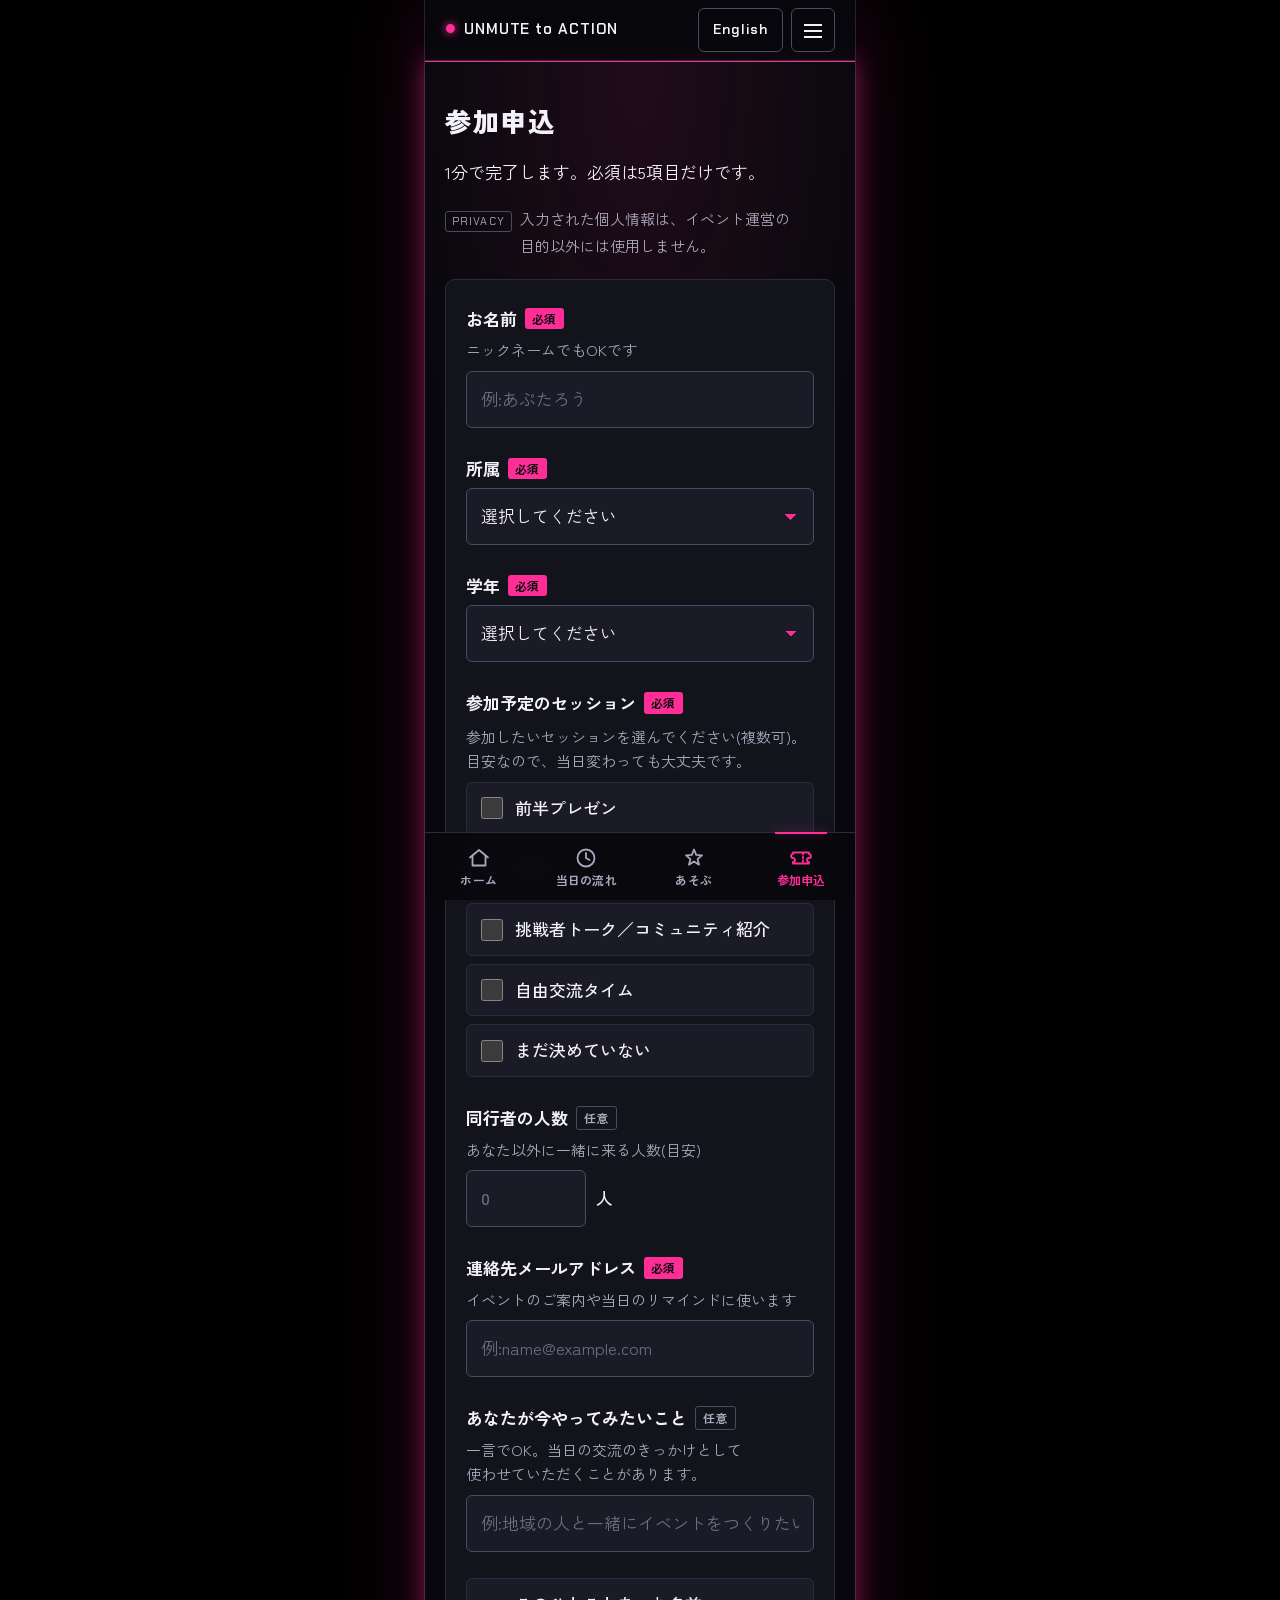
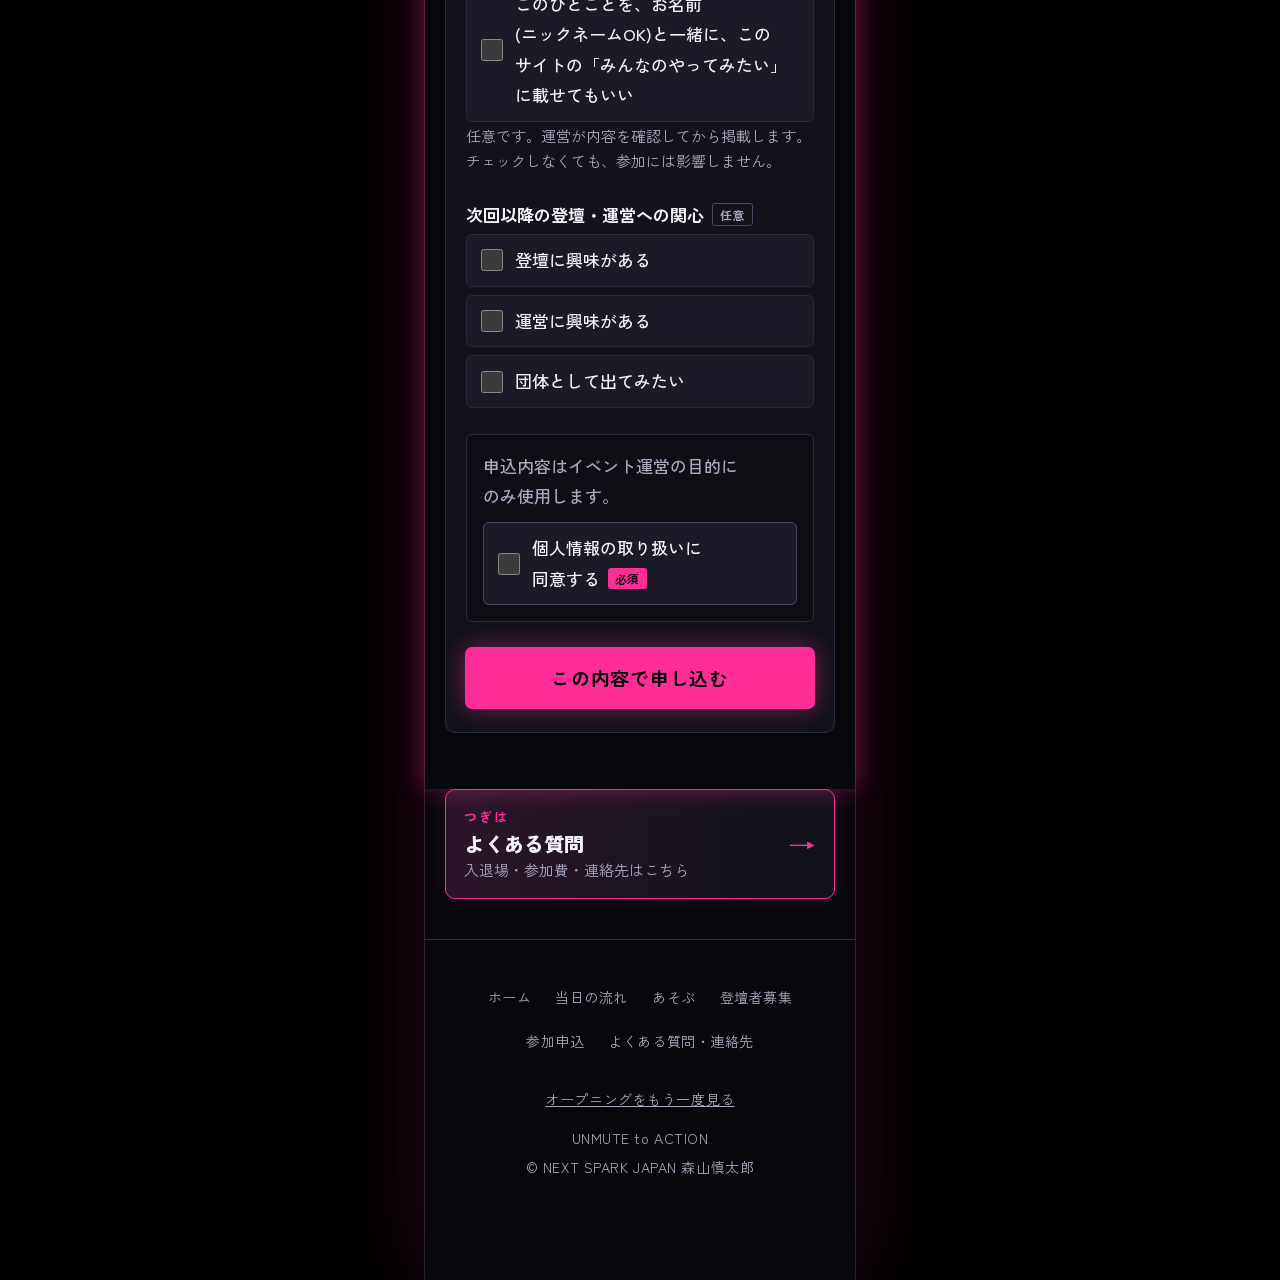
==== entry.html @ 0c905e50 "Bust browser cache for CSS/JS so phones load the new design Co-Authored-By: Claude Opus 5.5 <noreply" ====
<!DOCTYPE html>
<html lang="ja">
<head>
  <meta charset="UTF-8">
  <meta name="viewport" content="width=device-width, initial-scale=1, viewport-fit=cover">
  <title>参加申込|UNMUTE to ACTION</title>
  <meta name="description" content="APU生の「やってみたい」が集まるプレゼンイベントの参加申込ページです。">
  <meta property="og:type" content="website">
  <meta property="og:site_name" content="UNMUTE to ACTION">
  <meta property="og:title" content="参加申込|UNMUTE to ACTION">
  <meta property="og:description" content="APU生の「やってみたい」が集まるプレゼンイベントの参加申込ページです。">
  <meta property="og:url" content="https://shintaroyade.github.io/apu-event/entry.html">
  <meta property="og:image" content="https://shintaroyade.github.io/apu-event/ogp.png">
  <meta property="og:locale" content="ja_JP">
  <meta name="twitter:card" content="summary_large_image">
  <link rel="icon" href="favicon.svg" type="image/svg+xml">
  <meta name="theme-color" content="#08080c">
  <link rel="preconnect" href="https://fonts.googleapis.com">
  <link rel="preconnect" href="https://fonts.gstatic.com" crossorigin>
  <link href="https://fonts.googleapis.com/css2?family=Chakra+Petch:wght@500;600&family=Zen+Kaku+Gothic+New:wght@400;500;700;900&display=swap" rel="stylesheet">
  <link rel="stylesheet" href="base.css?v=20261024b">
  <link rel="stylesheet" href="style.css?v=20261024b">
  <link rel="stylesheet" href="site.css?v=20261024b">
  <script src="config.js?v=20261024b" defer></script>
  <script src="i18n.js?v=20261024b" defer></script>
  <script src="i18n_extra.js?v=20261024b" defer></script>
  <script src="budoux-ja.min.js?v=20261024b" defer></script>
  <script src="common.js?v=20261024b" defer></script>
  <script src="site.js?v=20261024b" defer></script>
  <script src="index.js?v=20261024b" defer></script>
  <script src="pop.js?v=20261024b" defer></script>
</head>
<body>
  <script>document.documentElement.classList.add("js");document.documentElement.dataset.titleKey="meta.entryTitle";document.addEventListener("DOMContentLoaded",function(){document.body.dataset.page="entry";document.body.classList.add("has-bar");},{once:true});</script>
  <a class="skip-link" href="#main" data-i18n="skip"></a>
  <header class="site-header">
    <a class="site-header__name" href="index.html"><budoux-ja data-cfg="event.name"></budoux-ja></a>
    <div class="site-header__tools">
      <button type="button" id="langToggle" class="lang-toggle" data-i18n="lang.toggle" data-i18n-aria="lang.toggleAria">English</button>
      <button type="button" id="menuBtn" class="menu-btn" aria-expanded="false" aria-controls="siteMenu"><span class="menu-btn__bars" aria-hidden="true"></span></button>
    </div>
  </header>
  <nav id="siteMenu" class="site-menu" aria-labelledby="menuLabel" hidden>
    <p id="menuLabel" class="visually-hidden" data-i18n="menu.label"></p>
    <ul>
      <li><a href="index.html" data-page-link="home"><span data-i18n="nav.home"></span></a></li>
      <li><a href="program.html" data-page-link="program"><span data-i18n="nav.program"></span></a></li>
      <li><a href="play.html" data-page-link="play"><span data-i18n="nav.play"></span></a></li>
      <li><a href="speaker.html" data-page-link="speaker"><span data-i18n="nav.speaker"></span><span class="menu-tag" data-speaker-when="open" data-i18n="nav.open"></span><span class="menu-tag" data-speaker-when="closed" data-i18n="nav.closed" hidden></span></a></li>
      <li><a href="entry.html" data-page-link="entry"><span data-i18n="nav.entry"></span></a></li>
      <li><a href="faq.html" data-page-link="faq"><span data-i18n="nav.faq"></span></a></li>
    </ul>
  </nav>

  <budoux-ja>
  <main id="main">
    <!-- ===== 6. 参加申込フォーム ===== -->
    <section id="entry" class="section section--entry" aria-labelledby="entry-title">
      <div class="container">
        <h2 id="entry-title" class="section__title" data-i18n="form.title"></h2>
        <p data-i18n="form.lead"></p>
        <p class="note note--lock" data-i18n="form.privacy"></p>

        <form id="entryForm" class="card form" novalidate>
          <p class="form__summary" id="entrySummary" role="alert" hidden></p>

          <!-- お名前 -->
          <div class="field" data-field="name">
            <label class="field__label" for="f-name">
              <span data-i18n="form.name"></span><span class="tag tag--req" data-i18n="common.required"></span>
            </label>
            <p class="help" id="f-name-help" data-i18n="form.nameHelp"></p>
            <input class="input" id="f-name" name="name" type="text" maxlength="50" autocomplete="nickname"
                   data-i18n-placeholder="form.namePlaceholder" aria-describedby="f-name-help f-name-err" aria-required="true">
            <p class="err" id="f-name-err"></p>
          </div>

          <!-- 所属 -->
          <div class="field" data-field="affiliation">
            <label class="field__label" for="f-aff">
              <span data-i18n="form.aff"></span><span class="tag tag--req" data-i18n="common.required"></span>
            </label>
            <select class="input select" id="f-aff" name="affiliation" aria-describedby="f-aff-err" aria-required="true">
              <option value="" data-i18n="form.selectPlaceholder"></option>
              <option value="aps" data-i18n="form.aff.aps"></option>
              <option value="apm" data-i18n="form.aff.apm"></option>
              <option value="st" data-i18n="form.aff.st"></option>
              <option value="grad" data-i18n="form.aff.grad"></option>
              <option value="intl" data-i18n="form.aff.intl"></option>
              <option value="staff" data-i18n="form.aff.staff"></option>
              <option value="other" data-i18n="form.aff.other"></option>
            </select>
            <div class="other-input" id="f-aff-other-wrap" hidden>
              <label class="visually-hidden" for="f-aff-other" data-i18n="form.affOtherLabel"></label>
              <input class="input" id="f-aff-other" name="affiliationOther" type="text" maxlength="50"
                     data-i18n-placeholder="form.affOtherPlaceholder" aria-describedby="f-aff-err">
            </div>
            <p class="err" id="f-aff-err"></p>
          </div>

          <!-- 学年 -->
          <div class="field" data-field="grade">
            <label class="field__label" for="f-grade">
              <span data-i18n="form.grade"></span><span class="tag tag--req" data-i18n="common.required"></span>
            </label>
            <select class="input select" id="f-grade" name="grade" aria-describedby="f-grade-err" aria-required="true">
              <option value="" data-i18n="form.selectPlaceholder"></option>
              <option value="g1" data-i18n="form.grade.g1"></option>
              <option value="g2" data-i18n="form.grade.g2"></option>
              <option value="g3" data-i18n="form.grade.g3"></option>
              <option value="g4" data-i18n="form.grade.g4"></option>
              <option value="grad" data-i18n="form.grade.grad"></option>
              <option value="other" data-i18n="form.grade.other"></option>
            </select>
            <div class="other-input" id="f-grade-other-wrap" hidden>
              <label class="visually-hidden" for="f-grade-other" data-i18n="form.gradeOtherLabel"></label>
              <input class="input" id="f-grade-other" name="gradeOther" type="text" maxlength="50"
                     data-i18n-placeholder="form.gradeOtherPlaceholder" aria-describedby="f-grade-err">
            </div>
            <p class="err" id="f-grade-err"></p>
          </div>

          <!-- 参加予定のセッション -->
          <fieldset class="field" data-field="slots" aria-describedby="f-slots-help f-slots-err">
            <legend class="field__label">
              <span data-i18n="form.slots"></span><span class="tag tag--req" data-i18n="common.required"></span>
            </legend>
            <p class="help" id="f-slots-help" data-i18n="form.slotsHelp"></p>
            <div class="check-list">
              <label class="check"><input type="checkbox" name="slots" value="talk1"><span data-i18n="form.slot.talk1"></span></label>
              <label class="check"><input type="checkbox" name="slots" value="talk2"><span data-i18n="form.slot.talk2"></span></label>
              <label class="check"><input type="checkbox" name="slots" value="group"><span data-i18n="form.slot.group"></span></label>
              <label class="check"><input type="checkbox" name="slots" value="mingle"><span data-i18n="form.slot.mingle"></span></label>
              <label class="check"><input type="checkbox" name="slots" value="undecided"><span data-i18n="form.slot.undecided"></span></label>
            </div>
            <p class="err" id="f-slots-err"></p>
          </fieldset>

          <!-- 同行者の人数 -->
          <div class="field" data-field="companions">
            <label class="field__label" for="f-comp">
              <span data-i18n="form.companions"></span><span class="tag tag--opt" data-i18n="common.optional"></span>
            </label>
            <p class="help" id="f-comp-help" data-i18n="form.companionsHelp"></p>
            <div class="input-unit">
              <input class="input input--num" id="f-comp" name="companions" type="number" inputmode="numeric"
                     min="0" max="50" step="1" placeholder="0" aria-describedby="f-comp-help f-comp-err">
              <span data-i18n="form.companionsUnit"></span>
            </div>
            <p class="err" id="f-comp-err"></p>
          </div>

          <!-- メールアドレス -->
          <div class="field" data-field="email">
            <label class="field__label" for="f-email">
              <span data-i18n="form.email"></span><span class="tag tag--req" data-i18n="common.required"></span>
            </label>
            <p class="help" id="f-email-help" data-i18n="form.emailHelp"></p>
            <input class="input" id="f-email" name="email" type="email" inputmode="email" autocomplete="email" maxlength="254"
                   data-i18n-placeholder="form.emailPlaceholder" aria-describedby="f-email-help f-email-err" aria-required="true">
            <p class="err" id="f-email-err"></p>
          </div>

          <!-- やってみたいこと -->
          <div class="field" data-field="wish">
            <label class="field__label" for="f-wish">
              <span data-i18n="form.wish"></span><span class="tag tag--opt" data-i18n="common.optional"></span>
            </label>
            <p class="help" id="f-wish-help" data-i18n="form.wishHelp"></p>
            <input class="input" id="f-wish" name="wish" type="text" maxlength="100"
                   data-i18n-placeholder="form.wishPlaceholder" aria-describedby="f-wish-help">
          </div>

          <!-- 次回以降への関心 -->
          <div class="field" data-field="publish">
            <label class="check"><input type="checkbox" id="f-publish" name="publish" value="yes"><span data-i18n="form.publish"></span></label>
            <p class="help" data-i18n="form.publishHelp"></p>
          </div>

          <fieldset class="field" data-field="interests">
            <legend class="field__label">
              <span data-i18n="form.interest"></span><span class="tag tag--opt" data-i18n="common.optional"></span>
            </legend>
            <div class="check-list">
              <label class="check"><input type="checkbox" name="interests" value="speak"><span data-i18n="form.int.speak"></span></label>
              <label class="check"><input type="checkbox" name="interests" value="staff"><span data-i18n="form.int.staff"></span></label>
              <label class="check"><input type="checkbox" name="interests" value="group"><span data-i18n="form.int.group"></span></label>
            </div>
          </fieldset>

          <!-- 同意 -->
          <div class="field field--consent" data-field="consent">
            <p class="consent-note" id="f-consent-note" data-i18n="form.consentNote"></p>
            <label class="check check--consent">
              <input type="checkbox" id="f-consent" name="consent" value="yes" aria-describedby="f-consent-note f-consent-err" aria-required="true">
              <span><span data-i18n="form.consent"></span><span class="tag tag--req" data-i18n="common.required"></span></span>
            </label>
            <p class="err" id="f-consent-err"></p>
          </div>

          <button type="submit" class="btn btn-primary btn-block form__submit" id="entrySubmit" data-i18n="form.submit"></button>
          <p class="err form__send-err" id="entrySendErr" role="alert"></p>
        </form>

        <!-- 送信完了(ページを離れずに表示) -->
        <div class="card done" id="entryDone" hidden tabindex="-1">
          <div class="done__icon" aria-hidden="true">✓</div>
          <h3 class="done__title" data-i18n="form.doneTitle"></h3>
          <p data-i18n="form.doneBody"></p>
          <p class="help" id="entryDoneTest" data-i18n="form.doneTest" hidden></p>
          <a class="btn btn-secondary" href="index.html" data-i18n="form.doneBack"></a>
        </div>
      </div>
    </section>
    <section class="next" aria-label="next">
      <div class="container">
        <a class="next-card" href="faq.html">
          <span class="next-card__label" data-i18n="next.label"></span>
          <span class="next-card__name" data-i18n="hub.faq.name"></span>
          <span class="next-card__desc" data-i18n="hub.faq.desc"></span>
        </a>
      </div>
    </section>
  </main>
  </budoux-ja>

  <footer class="site-footer">
    <nav class="foot-nav" aria-label="サイト内リンク">
      <a href="index.html" data-i18n="nav.home"></a>
      <a href="program.html" data-i18n="nav.program"></a>
      <a href="play.html" data-i18n="nav.play"></a>
      <a href="speaker.html" data-i18n="nav.speaker"></a>
      <a href="entry.html" data-i18n="nav.entry"></a>
      <a href="faq.html" data-i18n="nav.faq"></a>
    </nav>
    <p><a class="intro-replay" href="index.html?intro=1" data-i18n="intro.replay"></a></p>
    <p><span data-cfg="event.name"></span></p>
    <p>© <span data-cfg="organizer.name"></span></p>
  </footer>

  <nav class="tabbar" aria-label="メインメニュー">
    <a class="tab" href="index.html" data-page-link="home"><svg class="tab__ico" viewBox="0 0 24 24" aria-hidden="true" focusable="false" fill="none" stroke="currentColor" stroke-width="1.8" stroke-linecap="round" stroke-linejoin="round"><path d="M3 11.5 12 4l9 7.5"/><path d="M5.5 10v9.5h13V10"/></svg><span class="tab__label" data-i18n="tab.home"></span></a>
    <a class="tab" href="program.html" data-page-link="program"><svg class="tab__ico" viewBox="0 0 24 24" aria-hidden="true" focusable="false" fill="none" stroke="currentColor" stroke-width="1.8" stroke-linecap="round" stroke-linejoin="round"><circle cx="12" cy="12" r="8.5"/><path d="M12 7v5l3.5 2"/></svg><span class="tab__label" data-i18n="tab.program"></span></a>
    <a class="tab tab--cta" href="speaker.html" data-page-link="speaker" data-speaker-when="open"><span class="tab__pill"><svg class="tab__ico" viewBox="0 0 24 24" aria-hidden="true" focusable="false" fill="none" stroke="currentColor" stroke-width="1.8" stroke-linecap="round" stroke-linejoin="round"><rect x="9" y="3" width="6" height="11" rx="3"/><path d="M5.5 11.5a6.5 6.5 0 0 0 13 0"/><path d="M12 18v3"/></svg><span class="tab__label" data-i18n="tab.speaker"></span><span class="tab__sub" data-cd-short></span></span></a>
    <a class="tab" href="play.html" data-page-link="play wall"><svg class="tab__ico" viewBox="0 0 24 24" aria-hidden="true" focusable="false" fill="none" stroke="currentColor" stroke-width="1.8" stroke-linecap="round" stroke-linejoin="round"><path d="M12 3.5l2.2 5.3 5.8.5-4.4 3.8 1.4 5.6L12 15.6 7 18.7l1.4-5.6L4 9.3l5.8-.5z"/></svg><span class="tab__label" data-i18n="tab.play"></span></a>
    <a class="tab" href="entry.html" data-page-link="entry"><svg class="tab__ico" viewBox="0 0 24 24" aria-hidden="true" focusable="false" fill="none" stroke="currentColor" stroke-width="1.8" stroke-linecap="round" stroke-linejoin="round"><path d="M4 8.5a2 2 0 0 0 0 4v0a2 2 0 0 1 0 4V18h16v-1.5a2 2 0 0 1 0-4v0a2 2 0 0 0 0-4V7H4z" transform="translate(0 -0.5)"/><path d="M14 7v10" stroke-dasharray="1.5 2.2"/></svg><span class="tab__label" data-i18n="tab.entry"></span></a>
  </nav>
</body>
</html>
---- base.css ----
/* =========================================================================
 * base.css — 両ページ共通:配色トークン(CSS変数)と基本スタイル
 * -------------------------------------------------------------------------
 * 配色:黒 × 蛍光ピンク(近未来・シグナル感)。
 * 色を変えたいときは、下の :root の値だけ差し替えればサイト全体に反映されます。
 * ========================================================================= */
:root {
  color-scheme: dark;

  /* --- ブランドカラー(ここを差し替え) --- */
  --c-primary: #ff2e97;          /* 蛍光ピンク(メイン) */
  --c-primary-strong: #ff2e97;   /* ボタンなど面で使うピンク */
  --c-primary-soft: #ff86c4;     /* 明るいピンク(副次的な強調) */
  --c-glow: rgba(255, 46, 151, .45);   /* ピンクの光彩 */
  --c-tint: rgba(255, 46, 151, .10);   /* ピンクの薄い面 */
  --c-on-primary: #0a0a0f;       /* ピンクの上の文字(黒) */

  /* --- 文字・背景 --- */
  --c-bg: #08080c;               /* ページ背景(黒) */
  --c-bg-2: #0e0e15;             /* 1段明るい帯 */
  --c-surface: #13131c;          /* カード */
  --c-surface-2: #1b1b27;        /* 入力欄・ボタン面 */
  --c-line: #2b2b3c;             /* 枠線 */
  --c-line-strong: #4a4a62;      /* 強めの枠線 */
  --c-ink: #f3f2f8;              /* 本文(白) */
  --c-muted: #a9a8bd;            /* 補足文 */
  --c-dim: #6d6c85;              /* さらに控えめ */
  --c-error: #ff6b6b;
  --c-success: #ff2e97;

  /* 互換用(他ファイルから参照される名前) */
  --c-accent: var(--c-primary);
  --c-secondary: var(--c-primary-soft);
  --c-soft: var(--c-bg-2);

  /* --- 形・余白 --- */
  --radius: 10px;
  --radius-sm: 6px;
  --shadow: 0 0 0 1px var(--c-line), 0 12px 32px rgba(0, 0, 0, .45);
  --gutter: 20px;
  --maxw: 680px;
  --tap: 52px;                   /* タップ領域の最小高さ */

  /* --- 文字 --- */
  --font: "Zen Kaku Gothic New", "Hiragino Sans", "Noto Sans JP", system-ui, -apple-system, "Segoe UI", sans-serif;
  --font-tech: "Chakra Petch", "Zen Kaku Gothic New", "Hiragino Sans", system-ui, sans-serif;
  --fs-body: 17px;
}

*, *::before, *::after { box-sizing: border-box; }

html { -webkit-text-size-adjust: 100%; scroll-behavior: smooth; scroll-padding-top: 72px; }

body {
  margin: 0;
  background: var(--c-bg);
  color: var(--c-ink);
  font-family: var(--font);
  font-size: var(--fs-body);
  line-height: 1.8;
  -webkit-font-smoothing: antialiased;
  overflow-wrap: anywhere;
}

img { max-width: 100%; display: block; }
button, input, select, textarea { font: inherit; color: inherit; }
button { cursor: pointer; }
a { color: var(--c-primary); }
::selection { background: var(--c-primary); color: var(--c-on-primary); }

:focus-visible { outline: 2px solid var(--c-primary); outline-offset: 3px; border-radius: 4px; }

.visually-hidden {
  position: absolute !important; width: 1px; height: 1px; padding: 0; margin: -1px;
  overflow: hidden; clip: rect(0 0 0 0); white-space: nowrap; border: 0;
}

/* ---------- ボタン ---------- */
.btn {
  display: inline-flex; align-items: center; justify-content: center; gap: .5em;
  min-height: var(--tap); padding: 12px 28px;
  border: 1px solid transparent; border-radius: var(--radius-sm);
  font-weight: 700; font-size: 17px; line-height: 1.3; letter-spacing: .04em;
  text-decoration: none; text-align: center;
  transition: box-shadow .2s ease, background-color .2s ease, color .2s ease;
}
.btn-primary {
  background: var(--c-primary-strong); color: var(--c-on-primary);
  box-shadow: 0 0 0 1px var(--c-primary), 0 0 24px var(--c-glow);
}
.btn-primary:hover { box-shadow: 0 0 0 1px var(--c-primary), 0 0 36px var(--c-glow); }
.btn-primary:active { background: var(--c-primary-soft); }
.btn-secondary { background: transparent; color: var(--c-ink); border-color: var(--c-line-strong); }
.btn-secondary:hover { border-color: var(--c-primary); color: var(--c-primary); }
.btn-ghost { background: transparent; color: var(--c-muted); text-decoration: underline; text-underline-offset: 4px; font-weight: 500; min-height: 44px; padding: 8px 12px; }
.btn-ghost:hover { color: var(--c-primary); }
.btn[disabled], .btn[aria-disabled="true"] { opacity: .45; cursor: not-allowed; box-shadow: none; }
.btn-block { width: 100%; }

/* ---------- 言語切り替えボタン ---------- */
.lang-toggle {
  min-height: 44px; min-width: 44px; padding: 6px 14px; flex-shrink: 0; white-space: nowrap; overflow-wrap: normal;
  border: 1px solid var(--c-line-strong); border-radius: var(--radius-sm);
  background: var(--c-bg); color: var(--c-ink);
  font-family: var(--font-tech); font-weight: 600; font-size: 14px; letter-spacing: .08em;
}
.lang-toggle:hover { border-color: var(--c-primary); color: var(--c-primary); }

/* ---------- テストモード表示 ---------- */
.test-badge {
  position: fixed; left: max(8px, env(safe-area-inset-left, 0px)); bottom: calc(8px + env(safe-area-inset-bottom, 0px));
  z-index: 50; max-width: 190px; padding: 6px 10px; border-radius: 4px;
  background: var(--c-surface-2); color: var(--c-muted); border: 1px solid var(--c-line-strong);
  font-size: 12px; line-height: 1.5; opacity: .92; pointer-events: none;
}

/* ---------- 「視差効果を減らす」がオンなら、すべてのアニメーションを止める ---------- */
@media (prefers-reduced-motion: reduce) {
  html { scroll-behavior: auto; }
  *, *::before, *::after {
    animation: none !important;
    transition: none !important;
  }
}
---- style.css ----
/* =========================================================================
 * style.css — 参加申込ページ(index.html)専用
 * デザインの考え方:「言葉を世界に発信するシグナル」。黒い空間に蛍光ピンクの光、
 * 細い線とグリッドで近未来感を出し、角は小さめ・装飾は控えめにしています。
 * 色はすべて base.css の CSS 変数を使っています。
 * ========================================================================= */

/* ---------- 共通レイアウト ---------- */
.container { width: 100%; max-width: var(--maxw); margin: 0 auto; padding-inline: var(--gutter); }

.section { padding-block: 80px; position: relative; }
.section--tint { background: var(--c-bg-2); border-block: 1px solid var(--c-line); }
.section--entry {
  background:
    radial-gradient(80% 40% at 50% 0%, var(--c-tint), transparent 70%),
    var(--c-bg);
  border-top: 1px solid var(--c-primary);
  box-shadow: 0 -1px 24px var(--c-glow);
}

.section__kicker {
  display: flex; align-items: center; gap: 10px;
  margin: 0 0 10px; font-family: var(--font-tech); font-size: 13px; font-weight: 600;
  letter-spacing: .16em; text-transform: uppercase; color: var(--c-primary);
}
.section__kicker::before { content: ""; width: 24px; height: 1px; background: var(--c-primary); box-shadow: 0 0 8px var(--c-glow); }
.section__title { margin: 0 0 18px; font-size: clamp(26px, 6.4vw, 34px); line-height: 1.4; font-weight: 900; letter-spacing: .02em; text-wrap: balance; }

.card {
  background: var(--c-surface); border: 1px solid var(--c-line); border-radius: var(--radius);
  padding: 24px 20px;
}

.help { margin: 2px 0 8px; font-size: 15px; color: var(--c-muted); line-height: 1.65; }
.note { margin: 12px 0 20px; font-size: 15px; color: var(--c-muted); display: flex; gap: 8px; align-items: baseline; }
.note--lock::before {
  content: "LOCAL"; flex-shrink: 0; padding: 0 6px; border: 1px solid var(--c-line-strong); border-radius: 3px;
  font-family: var(--font-tech); font-size: 11px; letter-spacing: .1em; color: var(--c-muted);
}
#entry .note--lock::before { content: "PRIVACY"; }

.skip-link { position: absolute; left: -9999px; top: 0; }
.skip-link:focus { left: 8px; top: 8px; z-index: 100; background: var(--c-surface); color: var(--c-ink); padding: 8px 12px; border-radius: 4px; }

/* ---------- ヘッダー ---------- */
.site-header {
  position: sticky; top: 0; z-index: 40;
  display: flex; align-items: center; justify-content: space-between; gap: 12px;
  padding: 8px var(--gutter); padding-top: max(8px, env(safe-area-inset-top, 0px));
  background: rgba(8, 8, 12, .82);
  -webkit-backdrop-filter: blur(10px); backdrop-filter: blur(10px);
  border-bottom: 1px solid var(--c-line);
}
.site-header__name {
  color: var(--c-ink); text-decoration: none; font-weight: 700; font-size: 14px; line-height: 1.3; letter-spacing: .04em;
  overflow: hidden; text-overflow: ellipsis; white-space: nowrap; min-width: 0;
}
.site-header__name::before { content: "●"; margin-right: 8px; color: var(--c-primary); text-shadow: 0 0 8px var(--c-primary); font-size: 10px; vertical-align: 2px; }

/* ---------- 1. ヒーロー ---------- */
.hero {
  position: relative; overflow: hidden;
  padding-block: 64px 80px;
  background: var(--c-bg);
  border-bottom: 1px solid var(--c-line);
}
.hero__inner { position: relative; z-index: 1; max-width: var(--maxw); margin: 0 auto; padding-inline: var(--gutter); }
.hero__eyebrow {
  display: inline-flex; align-items: center; gap: 10px; margin: 0 0 22px; padding: 5px 12px;
  border: 1px solid var(--c-primary); border-radius: 3px;
  color: var(--c-primary); font-size: 13px; font-weight: 700; letter-spacing: .06em;
  box-shadow: 0 0 16px var(--c-tint) inset;
}
.hero__eyebrow::before { content: ""; width: 6px; height: 6px; border-radius: 50%; background: var(--c-primary); box-shadow: 0 0 8px var(--c-primary); animation: blink 2.4s ease-in-out infinite; }
@keyframes blink { 50% { opacity: .25; } }
.hero__title {
  margin: 0 0 20px; font-size: clamp(32px, 9vw, 54px); line-height: 1.28; font-weight: 900; letter-spacing: .02em;
  text-wrap: balance;
}
.hero__concept {
  margin: 0 0 32px; padding-left: 16px; border-left: 2px solid var(--c-primary);
  font-size: clamp(19px, 5vw, 24px); line-height: 1.7; font-weight: 700;
  color: var(--c-primary); text-shadow: 0 0 18px var(--c-glow);
}
.hero__info {
  margin: 0 0 32px; padding: 6px 0; border-block: 1px solid var(--c-line-strong);
}
.hero__info div { display: grid; grid-template-columns: 4.2em 1fr; gap: 10px; padding: 10px 0; align-items: baseline; }
.hero__info div + div { border-top: 1px dashed var(--c-line); }
.hero__info dt { font-family: var(--font-tech); font-size: 13px; font-weight: 600; letter-spacing: .12em; color: var(--c-muted); }
.hero__info dd { margin: 0; font-weight: 700; font-variant-numeric: tabular-nums; }
.hero__actions { display: flex; flex-direction: column; align-items: flex-start; gap: 10px; }
.hero__cta { font-size: 19px; padding: 16px 36px; }
.hero__sub { margin: 4px 0 0; font-size: 15px; font-weight: 500; color: var(--c-muted); letter-spacing: .04em; }

/* ヒーロー:文字のフェードイン */
.fade-in { opacity: 0; transform: translateY(12px); filter: blur(4px); animation: fadeUp .9s cubic-bezier(.2, .7, .2, 1) forwards; animation-delay: var(--d, 0s); }
@keyframes fadeUp { to { opacity: 1; transform: none; filter: none; } }

/* ヒーロー:背景(グリッド・光・リング・走査線)のゆっくりした動き */
.hero__shapes { position: absolute; inset: 0; pointer-events: none; }
.shape { position: absolute; display: block; will-change: transform; }
.shape--grid {
  inset: -40px; opacity: .55;
  background-image:
    linear-gradient(var(--c-line) 1px, transparent 1px),
    linear-gradient(90deg, var(--c-line) 1px, transparent 1px);
  background-size: 40px 40px;
  -webkit-mask-image: radial-gradient(70% 60% at 75% 30%, #000 0%, transparent 75%);
          mask-image: radial-gradient(70% 60% at 75% 30%, #000 0%, transparent 75%);
  animation: gridPan 24s linear infinite;
}
.shape--orb {
  width: 340px; height: 340px; right: -120px; top: -80px; border-radius: 50%;
  background: radial-gradient(circle, rgba(255, 46, 151, .55) 0%, rgba(255, 46, 151, .12) 45%, transparent 70%);
  filter: blur(8px);
  animation: drift1 16s ease-in-out infinite alternate;
}
.shape--ring {
  width: 220px; height: 220px; right: -40px; top: 10px; border-radius: 50%;
  border: 1px solid var(--c-primary); opacity: .5;
  box-shadow: 0 0 20px var(--c-glow), inset 0 0 20px var(--c-tint);
  animation: drift2 20s ease-in-out infinite alternate;
}
.shape--ring::after { /* リング上を回る光点 */
  content: ""; position: absolute; left: 50%; top: -4px; width: 8px; height: 8px; margin-left: -4px; border-radius: 50%;
  background: var(--c-primary); box-shadow: 0 0 12px var(--c-primary);
  transform-origin: 4px 114px; animation: orbit 12s linear infinite;
}
.shape--scan {
  left: 0; right: 0; top: 0; height: 120px;
  background: linear-gradient(180deg, transparent, rgba(255, 46, 151, .07), transparent);
  animation: scan 9s ease-in-out infinite;
}
.shape--dot {
  width: 4px; height: 4px; left: 18%; top: 22%; border-radius: 50%; background: var(--c-primary-soft);
  box-shadow: 120px 60px 0 var(--c-primary), 220px -10px 0 var(--c-ink), 60px 220px 0 var(--c-primary-soft), 280px 180px 0 var(--c-dim);
  opacity: .8; animation: drift3 18s ease-in-out infinite alternate;
}
@keyframes gridPan { to { transform: translate(40px, 40px); } }
@keyframes drift1 { to { transform: translate(-40px, 50px) scale(1.08); } }
@keyframes drift2 { to { transform: translate(-24px, 30px) rotate(20deg); } }
@keyframes drift3 { to { transform: translate(30px, -20px); } }
@keyframes orbit { to { transform: rotate(360deg); } }
@keyframes scan { 0% { transform: translateY(-120px); } 100% { transform: translateY(720px); } }

/* ---------- スクロールで下からふわっと表示 ---------- */
.js .reveal { opacity: 0; transform: translateY(28px); transition: opacity .8s ease, transform .8s cubic-bezier(.2, .7, .2, 1); }
.js .reveal.is-visible { opacity: 1; transform: none; }

/* ---------- 2. このイベントについて ---------- */
.about__highlight {
  position: relative; margin: 32px 0; padding: 22px 22px 22px 24px;
  border: 1px solid var(--c-primary); border-radius: var(--radius);
  background: linear-gradient(135deg, var(--c-tint), transparent 60%);
  font-size: clamp(20px, 5.4vw, 24px); line-height: 1.6; font-weight: 900;
  box-shadow: 0 0 28px var(--c-tint);
}
.about__highlight::before, .about__highlight::after { /* 四隅のブラケット */
  content: ""; position: absolute; width: 14px; height: 14px; border: 2px solid var(--c-primary);
}
.about__highlight::before { left: -1px; top: -1px; border-right: 0; border-bottom: 0; }
.about__highlight::after { right: -1px; bottom: -1px; border-left: 0; border-top: 0; }
.chips { display: flex; flex-wrap: wrap; gap: 8px; margin: 0; padding: 0; list-style: none; }
.chip { padding: 5px 12px; border-radius: 3px; border: 1px solid var(--c-line-strong); background: var(--c-surface); font-weight: 500; font-size: 15px; }

/* ---------- バッジ・タグ ---------- */
.badge { display: inline-block; padding: 3px 10px; border-radius: 3px; font-weight: 700; font-size: 14px; letter-spacing: .04em; }
.badge--yellow { background: var(--c-primary); color: var(--c-on-primary); }
.badge--blue   { border: 1px solid var(--c-primary); color: var(--c-primary); }
.tag { display: inline-block; margin-left: 8px; padding: 0 7px; border-radius: 3px; font-size: 12px; font-weight: 700; vertical-align: 2px; letter-spacing: .04em; }
.tag--req { background: var(--c-primary); color: var(--c-on-primary); }
.tag--opt { border: 1px solid var(--c-line-strong); color: var(--c-muted); }

/* ---------- 3. タイムテーブル探検 ---------- */
.tt-free { margin: 22px 0 32px; padding: 16px 18px; border-radius: var(--radius); background: var(--c-surface); border: 1px dashed var(--c-primary); }
.tt-free__badges { display: flex; flex-wrap: wrap; gap: 8px; margin-bottom: 10px; }
.tt-free__note { margin: 0; font-weight: 500; }

.road { position: relative; }
.road__flag {
  display: inline-block; margin: 0; padding: 3px 12px; border-radius: 3px;
  border: 1px solid var(--c-line-strong); color: var(--c-muted);
  font-family: var(--font-tech); font-weight: 600; font-size: 13px; letter-spacing: .2em;
}
.road__flag--goal { margin-top: 4px; border-color: var(--c-primary); color: var(--c-primary); box-shadow: 0 0 14px var(--c-tint); }
.road__list { position: relative; margin: 0; padding-block: 20px; padding-inline: 0; list-style: none; }
/* 道:光るライン */
.road__list::before {
  content: ""; position: absolute; left: 26px; top: 0; bottom: 0; width: 2px;
  background: linear-gradient(180deg, var(--c-line-strong), var(--c-primary) 85%);
  box-shadow: 0 0 10px var(--c-glow);
}
.road__list::after { /* ラインを流れる光 */
  content: ""; position: absolute; left: 24px; top: 0; width: 6px; height: 60px; border-radius: 3px;
  background: linear-gradient(180deg, transparent, var(--c-primary), transparent);
  animation: flow 6s linear infinite;
}
@keyframes flow { from { top: 0; } to { top: calc(100% - 60px); } }
.tt-item { position: relative; padding-left: 58px; margin-bottom: 14px; }
.tt-item::before { /* ライン上のノード */
  content: ""; position: absolute; left: 19px; top: 22px; width: 16px; height: 16px; transform: rotate(45deg);
  background: var(--c-bg); border: 2px solid var(--kind, var(--c-dim)); z-index: 1;
}
.tt-item[data-kind="talk"]   { --kind: var(--c-primary); }
.tt-item[data-kind="group"]  { --kind: var(--c-primary-soft); }
.tt-item[data-kind="mingle"] { --kind: var(--c-ink); }
.tt-item[data-kind="other"]  { --kind: var(--c-dim); }
.tt-item[data-kind="talk"]::before { box-shadow: 0 0 10px var(--c-glow); }

.tt-btn {
  width: 100%; min-height: var(--tap); display: flex; align-items: center; gap: 12px;
  padding: 14px 16px; text-align: left; border: 1px solid var(--c-line); border-radius: var(--radius-sm);
  background: var(--c-surface); font-weight: 700; font-size: 17px; line-height: 1.45;
}
.tt-btn:hover { border-color: var(--c-line-strong); }
.tt-btn[aria-expanded="true"] { border-color: var(--kind); box-shadow: 0 0 18px var(--c-tint); }
.tt-btn__name { flex: 1; min-width: 0; }
.tt-btn__min { flex-shrink: 0; font-family: var(--font-tech); font-size: 14px; font-weight: 500; color: var(--c-muted); font-variant-numeric: tabular-nums; }
.tt-btn__icon {
  flex-shrink: 0; width: 26px; height: 26px; display: grid; place-items: center; border-radius: 4px;
  border: 1px solid var(--kind); color: var(--kind); font-size: 18px; line-height: 1; transition: transform .25s ease;
}
.tt-btn[aria-expanded="true"] .tt-btn__icon { transform: rotate(45deg); }
.tt-join {
  display: inline-block; margin: 0 0 6px; padding: 1px 8px; border-radius: 3px;
  background: var(--c-primary); color: var(--c-on-primary); font-size: 13px; font-weight: 700;
}
.tt-panel { margin: 8px 0 0; padding: 14px 16px; border-radius: var(--radius-sm); background: var(--c-surface-2); border-left: 2px solid var(--kind); }
.tt-panel dt { font-family: var(--font-tech); font-size: 13px; font-weight: 600; letter-spacing: .06em; color: var(--kind); }
.tt-item[data-kind="other"] .tt-panel dt { color: var(--c-muted); }
.tt-panel dd { margin: 0 0 10px; }
.tt-panel dd:last-child { margin-bottom: 0; }
.tt-panel:not([hidden]) { animation: openPanel .3s ease; }
@keyframes openPanel { from { opacity: 0; transform: translateY(-6px); } }

/* 道の各パートもスクロールで1つずつ現れる */
.js .tt-item.reveal { transform: translateX(-12px); }
.js .tt-item.reveal.is-visible { transform: none; }

/* ---------- 4. ひとこと診断 ---------- */
.dx { margin-top: 8px; }
.dx__q { margin: 0 0 26px; padding: 0; border: 0; }
.dx__label { display: block; padding: 0; margin-bottom: 6px; font-size: 18px; font-weight: 700; }
.pill-group { display: flex; flex-wrap: wrap; gap: 8px; }
.pill { position: relative; }
.pill input { position: absolute; opacity: 0; inset: 0; margin: 0; cursor: pointer; }
.pill span {
  display: inline-flex; align-items: center; min-height: 44px; padding: 8px 14px; border-radius: var(--radius-sm);
  border: 1px solid var(--c-line-strong); background: var(--c-surface-2); font-weight: 500; font-size: 16px; line-height: 1.3;
  transition: background-color .15s ease, border-color .15s ease, box-shadow .15s ease;
}
.pill input:checked + span { border-color: var(--c-primary); color: var(--c-primary); background: var(--c-tint); box-shadow: 0 0 14px var(--c-tint); font-weight: 700; }
.pill input:focus-visible + span { outline: 2px solid var(--c-primary); outline-offset: 2px; }
.dx__other { margin-top: 10px; }
.counter { margin: 4px 0 0; text-align: right; font-family: var(--font-tech); font-size: 13px; color: var(--c-muted); font-variant-numeric: tabular-nums; }

.dx-result { margin-top: 32px; text-align: center; }
.dx-result:focus { outline: none; }
.dx-result__title { margin: 0 0 14px; font-size: 20px; }
.dx-result__img { width: 100%; max-width: 420px; height: auto; margin: 0 auto 16px; border-radius: var(--radius); border: 1px solid var(--c-line-strong); box-shadow: 0 0 40px var(--c-tint); }
.dx-result__actions { max-width: 420px; margin: 0 auto; }
.dx-result__ask { margin: 32px 0 12px; padding: 24px 18px; border-radius: var(--radius); border: 1px solid var(--c-primary); background: linear-gradient(180deg, var(--c-tint), transparent); }
.dx-result__askText { margin: 0 0 16px; font-size: 20px; font-weight: 900; line-height: 1.6; }
.dx-result__links { display: flex; flex-wrap: wrap; gap: 10px; justify-content: center; }
.dx-result:not([hidden]) { animation: popIn .5s cubic-bezier(.2, .8, .2, 1); }
@keyframes popIn { from { opacity: 0; transform: translateY(10px); filter: blur(4px); } }

/* ---------- 5. 交流ミッション ---------- */
.rank { margin: 22px 0; text-align: center; }
.rank__label { margin: 0; font-family: var(--font-tech); font-size: 13px; font-weight: 600; letter-spacing: .14em; color: var(--c-muted); }
.rank__name { margin: 6px 0 14px; font-size: clamp(24px, 7vw, 30px); font-weight: 900; color: var(--c-primary); text-shadow: 0 0 20px var(--c-glow); }
.rank__name.is-up { animation: rankUp .7s cubic-bezier(.2, .8, .2, 1); }
@keyframes rankUp { 0% { opacity: 0; letter-spacing: .5em; filter: blur(6px); } 100% { opacity: 1; letter-spacing: normal; filter: none; } }
.rank__bar { height: 6px; border-radius: 3px; background: var(--c-surface-2); overflow: hidden; }
.rank__bar span { display: block; height: 100%; width: 0; border-radius: 3px; background: var(--c-primary); box-shadow: 0 0 12px var(--c-primary); transition: width .5s ease; }
.rank__count { margin: 10px 0 0; font-family: var(--font-tech); font-weight: 600; letter-spacing: .06em; font-variant-numeric: tabular-nums; }

.missions { display: grid; grid-template-columns: repeat(2, minmax(0, 1fr)); gap: 10px; margin: 0; padding: 0; list-style: none; }
.mission {
  position: relative; width: 100%; height: 100%; min-height: 150px;
  display: flex; flex-direction: column; justify-content: space-between; gap: 10px;
  padding: 14px; text-align: left; border-radius: var(--radius-sm);
  border: 1px solid var(--c-line-strong); background: var(--c-surface); font-weight: 500; font-size: 15px; line-height: 1.6;
  transition: border-color .2s ease, background-color .2s ease, box-shadow .2s ease;
}
.mission:hover { border-color: var(--c-primary); }
.mission__no { font-family: var(--font-tech); font-size: 12px; font-weight: 600; letter-spacing: .12em; color: var(--c-muted); }
.mission__state { align-self: flex-start; padding: 1px 8px; border-radius: 3px; border: 1px solid var(--c-line-strong); color: var(--c-muted); font-size: 12px; font-weight: 700; }
.mission[aria-pressed="true"] { border-color: var(--c-primary); background: var(--c-tint); box-shadow: 0 0 20px var(--c-tint); }
.mission[aria-pressed="true"] .mission__no { color: var(--c-primary); }
.mission[aria-pressed="true"] .mission__state { background: var(--c-primary); border-color: var(--c-primary); color: var(--c-on-primary); }
.mission[aria-pressed="true"]::after { /* 達成マーク */
  content: "✓"; position: absolute; right: 10px; top: 10px; width: 26px; height: 26px; border-radius: 50%;
  display: grid; place-items: center; background: var(--c-primary); color: var(--c-on-primary); font-size: 15px; font-weight: 700;
  box-shadow: 0 0 14px var(--c-primary);
  animation: stamp .4s cubic-bezier(.2, .8, .2, 1);
}
@keyframes stamp { from { transform: scale(1.8); opacity: 0; } }

/* ---------- 6. フォーム ---------- */
.form { margin-top: 8px; }
.form__summary { margin: 0 0 20px; padding: 12px 14px; border-radius: var(--radius-sm); border: 1px solid var(--c-error); color: var(--c-error); font-weight: 700; }
.field { margin: 0 0 26px; padding: 0; border: 0; min-width: 0; }
.field__label { display: block; padding: 0; margin-bottom: 4px; font-weight: 700; font-size: 17px; }
.input {
  width: 100%; min-height: var(--tap); padding: 12px 14px;
  border: 1px solid var(--c-line-strong); border-radius: var(--radius-sm); background: var(--c-surface-2); color: var(--c-ink);
  font-size: 17px; /* 16px以上:iOSでズームしない */
}
.input::placeholder { color: var(--c-dim); }
.input:focus { outline: none; border-color: var(--c-primary); box-shadow: 0 0 0 3px var(--c-tint), 0 0 16px var(--c-tint); }
.input[aria-invalid="true"] { border-color: var(--c-error); }
.select {
  -webkit-appearance: none; appearance: none; padding-right: 44px;
  background-image: linear-gradient(45deg, transparent 50%, var(--c-primary) 50%), linear-gradient(135deg, var(--c-primary) 50%, transparent 50%);
  background-position: calc(100% - 22px) 50%, calc(100% - 16px) 50%;
  background-size: 6px 6px; background-repeat: no-repeat;
}
.select option, .select optgroup { background: var(--c-surface-2); color: var(--c-ink); }
.input-unit { display: flex; align-items: center; gap: 10px; font-weight: 500; }
.input--num { max-width: 120px; font-variant-numeric: tabular-nums; }
.err { margin: 6px 0 0; color: var(--c-error); font-size: 15px; font-weight: 700; }
.err:empty { display: none; }
.err::before { content: "! "; }

.check-list { display: grid; gap: 8px; }
.check {
  display: flex; align-items: center; gap: 12px; min-height: var(--tap);
  padding: 10px 14px; border: 1px solid var(--c-line); border-radius: var(--radius-sm); background: var(--c-surface-2);
  font-weight: 500; cursor: pointer;
}
.check input { flex-shrink: 0; width: 22px; height: 22px; margin: 0; accent-color: var(--c-primary); }
.check:has(input:checked) { border-color: var(--c-primary); background: var(--c-tint); }
fieldset[aria-invalid="true"] .check { border-color: rgba(255, 107, 107, .5); }
.field--consent { padding: 16px; border-radius: var(--radius-sm); border: 1px solid var(--c-line); background: var(--c-bg-2); }
.consent-note { margin: 0 0 10px; font-weight: 500; color: var(--c-muted); }
.check--consent { border-color: var(--c-line-strong); }
.form__submit { font-size: 19px; min-height: 60px; }
.form__submit[aria-busy="true"] { opacity: .7; }
.form__send-err { text-align: center; }

.done { text-align: center; border-color: var(--c-primary); box-shadow: 0 0 32px var(--c-tint); }
.done:focus { outline: none; }
.done__icon {
  width: 64px; height: 64px; margin: 0 auto 14px; border-radius: 50%; display: grid; place-items: center;
  border: 2px solid var(--c-primary); color: var(--c-primary); font-size: 30px; font-weight: 700;
  box-shadow: 0 0 24px var(--c-glow), inset 0 0 16px var(--c-tint);
}
.done__title { margin: 0 0 8px; font-size: 24px; font-weight: 900; }
.done:not([hidden]) { animation: popIn .5s cubic-bezier(.2, .8, .2, 1); }

/* ---------- 7. FAQ ---------- */
.faq { display: grid; gap: 8px; }
.faq__item { border-radius: var(--radius-sm); background: var(--c-surface); border: 1px solid var(--c-line); }
.faq__item[open] { border-color: var(--c-line-strong); }
.faq__item summary {
  list-style: none; position: relative; min-height: var(--tap); padding: 14px 52px 14px 18px;
  font-weight: 700; cursor: pointer;
}
.faq__item summary::-webkit-details-marker { display: none; }
.faq__item summary::before { content: "Q."; margin-right: 8px; font-family: var(--font-tech); color: var(--c-primary); }
.faq__item summary::after { content: "+"; position: absolute; right: 18px; top: 50%; transform: translateY(-50%); font-size: 22px; line-height: 1; color: var(--c-primary); transition: transform .2s ease; }
.faq__item[open] summary::after { transform: translateY(-50%) rotate(45deg); }
.faq__item p { margin: 0; padding: 0 18px 16px; color: var(--c-muted); }

/* ---------- 8. 問い合わせ ---------- */
.contact { margin: 16px 0 0; }
.contact div { display: grid; grid-template-columns: 6.5em 1fr; gap: 8px; padding: 12px 0; border-bottom: 1px solid var(--c-line); }
.contact div:last-child { border-bottom: 0; }
.contact dt { font-weight: 700; color: var(--c-muted); font-size: 15px; }
.contact dd { margin: 0; font-weight: 700; min-width: 0; }

.site-footer {
  padding: 36px var(--gutter) 120px; text-align: center; background: var(--c-bg); color: var(--c-muted);
  border-top: 1px solid var(--c-line); font-size: 14px; letter-spacing: .04em;
}
.site-footer p { margin: 4px 0; }

/* ---------- 画面下の固定申込ボタン ---------- */
.sticky-cta {
  position: fixed; right: max(16px, env(safe-area-inset-right, 0px)); bottom: calc(16px + env(safe-area-inset-bottom, 0px)); z-index: 45;
  display: inline-flex; align-items: center; gap: 8px; min-height: var(--tap); padding: 10px 22px;
  border-radius: var(--radius-sm); background: var(--c-primary); color: var(--c-on-primary); text-decoration: none;
  font-weight: 700; font-size: 16px; letter-spacing: .04em;
  box-shadow: 0 0 0 1px var(--c-primary), 0 0 28px var(--c-glow);
  transition: opacity .25s ease, transform .25s ease;
}
.sticky-cta.is-hidden { opacity: 0; transform: translateY(16px); pointer-events: none; }

/* ---------- 「視差効果を減らす」オン:最初から表示状態にする ---------- */
@media (prefers-reduced-motion: reduce) {
  .fade-in, .js .reveal, .js .tt-item.reveal { opacity: 1 !important; transform: none !important; filter: none !important; }
  .shape, .shape::after, .road__list::after { animation: none !important; }
  .road__list::after { display: none; }
}

/* ---------- PC表示 ---------- */
@media (min-width: 99999px) {
  :root { --gutter: 32px; }
  .section { padding-block: 104px; }
  .hero { padding-block: 112px 120px; }
  .hero__actions { flex-direction: row; flex-wrap: wrap; align-items: center; gap: 18px; }
  .missions { grid-template-columns: repeat(3, minmax(0, 1fr)); }
  .check-list { grid-template-columns: repeat(2, minmax(0, 1fr)); }
  .shape--orb { width: 520px; height: 520px; right: -140px; }
  .shape--ring { width: 320px; height: 320px; right: 40px; top: 40px; }
  .shape--ring::after { transform-origin: 4px 164px; }
}

/* =========================================================================
 * 登壇者募集・準備中のロックカード(追加分)
 * ========================================================================= */
#speaker .note--lock::before { content: "PRIVACY"; }
.sub-title { margin: 36px 0 12px; font-size: 20px; font-weight: 900; line-height: 1.5; text-wrap: balance; }
#speaker .chips { margin-top: 20px; }
.textarea { min-height: 128px; resize: vertical; line-height: 1.7; }

/* 応募締切 */
.deadline {
  display: flex; flex-wrap: wrap; align-items: baseline; gap: 6px 16px;
  margin: 24px 0 10px; padding: 14px 18px;
  border: 1px solid var(--c-primary); border-radius: var(--radius); background: var(--c-tint);
}
.deadline__label { margin: 0; font-family: var(--font-tech); font-size: 13px; font-weight: 600; letter-spacing: .14em; color: var(--c-primary); }
.deadline__value { margin: 0; font-size: 22px; font-weight: 900; font-variant-numeric: tabular-nums; }

/* 登壇までの流れ(順序そのものが情報なので番号つき) */
.flow { list-style: none; margin: 0; padding: 0; counter-reset: step; display: grid; gap: 0; }
.flow li {
  position: relative; counter-increment: step; display: grid; gap: 2px;
  padding: 0 0 22px 52px; min-width: 0;
}
.flow li::before {
  content: counter(step); position: absolute; left: 0; top: 0; width: 34px; height: 34px;
  display: grid; place-items: center; border-radius: 50%;
  border: 1px solid var(--c-primary); background: var(--c-bg); color: var(--c-primary);
  font-family: var(--font-tech); font-weight: 600; font-size: 15px; font-variant-numeric: tabular-nums;
}
.flow li::after { content: ""; position: absolute; left: 16.5px; top: 38px; bottom: 4px; width: 1px; background: var(--c-line-strong); }
.flow li:last-child { padding-bottom: 0; }
.flow li:last-child::after { display: none; }
.flow li:last-child::before { background: var(--c-primary); color: var(--c-on-primary); box-shadow: 0 0 14px var(--c-glow); }
.flow__name { font-weight: 900; font-size: 18px; line-height: 1.6; }
.flow__desc { color: var(--c-muted); font-size: 16px; line-height: 1.7; }

#spFormWrap .form { margin-top: 12px; }
#spClosed { margin-top: 28px; display: grid; gap: 12px; justify-items: start; }
#spClosed[hidden] { display: none; }

/* 準備中のロックカード */
.lock-grid { list-style: none; margin: 28px 0 0; padding: 0; display: grid; grid-template-columns: minmax(0, 1fr); gap: 12px; }
.lock-card {
  position: relative; border-radius: var(--radius); background: var(--c-surface);
  border: 1px dashed var(--c-line-strong); padding: 6px;
  transition: border-color .25s ease, box-shadow .25s ease, background-color .25s ease;
}
.lock-item.is-cracked .lock-card { border-style: solid; border-color: var(--c-primary); box-shadow: 0 0 22px var(--c-tint); background: linear-gradient(180deg, var(--c-tint), transparent 70%), var(--c-surface); }
.lock-card--open { border-style: solid; border-color: var(--c-primary); padding: 18px 18px 20px; }
.lock-btn {
  position: relative; width: 100%; min-height: 84px; display: flex; align-items: center; gap: 16px;
  padding: 12px 14px; border: 0; border-radius: var(--radius-sm); background: transparent; text-align: left;
}
.lock-btn:hover { background: var(--c-surface-2); }
.lock-btn__icon { flex-shrink: 0; width: 44px; height: 53px; overflow: visible; }
.lock-btn__text { display: grid; gap: 2px; min-width: 0; }
.lock-card__name { font-weight: 900; font-size: 18px; line-height: 1.5; }
.lock-card__status { font-family: var(--font-tech); font-size: 13px; font-weight: 600; letter-spacing: .14em; color: var(--c-muted); font-variant-numeric: tabular-nums; }
.lock-item.is-cracked .lock-card__status { color: var(--c-primary); }
.lock-card__badge { margin: 0 0 8px; width: max-content; padding: 0 8px; border-radius: 3px; font-size: 12px; font-weight: 700; letter-spacing: .08em; }
.lock-card__badge--open { background: var(--c-primary); color: var(--c-on-primary); }
.lock-card__content { margin: 6px 0 0; white-space: pre-line; }
.lock-card--open .lock-card__name { display: block; }
.lock-msg { margin: 0; padding: 0 16px 10px; min-height: 0; font-size: 15px; color: var(--c-muted); }
.lock-msg:empty { display: none; }
.lock-reveal { margin: 0 8px 8px; padding: 14px 14px 12px; border-radius: var(--radius-sm); background: var(--c-surface-2); border-left: 2px solid var(--c-primary); }
.lock-reveal:not([hidden]) { animation: openPanel .35s ease; }
.lock-reveal__hint { margin: 0 0 8px; font-weight: 500; }
.lock-reveal__eta { margin: 0; display: flex; flex-wrap: wrap; gap: 4px 10px; align-items: baseline; font-size: 15px; color: var(--c-muted); }
.lock-reveal__label { font-family: var(--font-tech); font-size: 12px; font-weight: 600; letter-spacing: .14em; color: var(--c-primary); }

/* ロックの絵(トークン色のみ) */
.lock-shackle { stroke: var(--c-line-strong); transform-box: fill-box; transform-origin: 100% 100%; transition: transform .4s cubic-bezier(.2, .8, .2, 1), stroke .3s ease; }
.lock-body { fill: var(--c-surface-2); stroke: var(--c-line-strong); transition: stroke .3s ease; }
.lock-hole { fill: var(--c-dim); transition: fill .3s ease; }
.lock-crack { stroke: var(--c-primary); opacity: 0; filter: drop-shadow(0 0 4px var(--c-glow)); transition: opacity .25s ease; }
.lock-crack.is-on { opacity: 1; }
.lock-item.is-cracked .lock-shackle { stroke: var(--c-primary); transform: translateY(-5px) rotate(-22deg); }
.lock-item.is-cracked .lock-body { stroke: var(--c-primary); }
.lock-item.is-cracked .lock-hole { fill: var(--c-primary); }

/* ノックしたときの揺れ */
.lock-card.is-knock .lock-btn__icon { animation: knock .38s cubic-bezier(.3, .7, .4, 1); }
@keyframes knock {
  0% { transform: translateX(0) rotate(0); }
  20% { transform: translateX(-5px) rotate(-7deg); }
  45% { transform: translateX(5px) rotate(6deg); }
  70% { transform: translateX(-3px) rotate(-3deg); }
  100% { transform: translateX(0) rotate(0); }
}

/* ヒビが入ったときの光の粒 */
.lock-burst { position: absolute; left: 36px; top: 40px; width: 0; height: 0; pointer-events: none; }
.lock-burst i {
  position: absolute; left: -2px; top: -2px; width: 5px; height: 5px; border-radius: 50%;
  background: var(--c-primary); box-shadow: 0 0 8px var(--c-primary);
  transform: rotate(var(--a)) translateY(0);
  animation: burst .8s cubic-bezier(.2, .7, .3, 1) forwards;
}
@keyframes burst {
  from { transform: rotate(var(--a)) translateY(0); opacity: 1; }
  to { transform: rotate(var(--a)) translateY(calc(-1 * var(--r))); opacity: 0; }
}

@media (prefers-reduced-motion: reduce) {
  .lock-burst { display: none; }
}
@media (min-width: 99999px) {
  .lock-grid { grid-template-columns: repeat(2, minmax(0, 1fr)); align-items: start; }
}
---- site.css ----
/* =========================================================================
 * site.css — 複数ページ化で追加した共通部品
 *  ヘッダー/メニュー、画面下の操作バー、登壇者募集カード、カウントダウン、ページ案内カード
 *  色・余白は base.css の変数を使います。
 * ========================================================================= */
:root { --header-h: 60px; --bar-h: 76px; }

/* ---------- 日本語の改行:文節の途中では折り返さない ---------- */
budoux-ja { display: block; }
.btn, .chip, .hub-card, .act { text-wrap: balance; }
h1, h2, h3, .hero__concept, .recruit__title { text-wrap: balance; }
p, li, dd { text-wrap: pretty; }

/* ---------- ヘッダー ---------- */
.site-header { min-height: var(--header-h); gap: 8px; }
.site-header__name { flex: 1 1 auto; font-size: 13px; }
.site-header__tools { display: flex; align-items: center; gap: 8px; flex-shrink: 0; }
.menu-btn {
  position: relative; width: 44px; height: 44px; padding: 0; flex-shrink: 0;
  border: 1px solid var(--c-line-strong); border-radius: var(--radius-sm); background: var(--c-bg);
}
.menu-btn:hover { border-color: var(--c-primary); }
.menu-btn__bars, .menu-btn__bars::before, .menu-btn__bars::after {
  position: absolute; left: 12px; width: 18px; height: 2px; background: var(--c-ink); content: ""; transition: transform .2s ease, opacity .2s ease;
}
.menu-btn__bars { top: 21px; }
.menu-btn__bars::before { left: 0; top: -6px; }
.menu-btn__bars::after { left: 0; top: 6px; }
.menu-open .menu-btn__bars { background: transparent; }
.menu-open .menu-btn__bars::before { transform: translateY(6px) rotate(45deg); }
.menu-open .menu-btn__bars::after { transform: translateY(-6px) rotate(-45deg); }

/* ---------- メニュー(全画面) ---------- */
.site-menu {
  position: fixed; left: 0; right: 0; bottom: 0; top: calc(var(--header-h) + env(safe-area-inset-top, 0px)); z-index: 39;
  padding: 8px var(--gutter) calc(24px + env(safe-area-inset-bottom, 0px));
  background: rgba(8, 8, 12, .98); overflow-y: auto; overscroll-behavior: contain;
}
.site-menu[hidden] { display: none; }
.menu-open { overflow: hidden; }
.site-menu ul { list-style: none; margin: 0 auto; padding: 0; max-width: var(--maxw); }
.site-menu li + li { border-top: 1px solid var(--c-line); }
.site-menu a {
  display: flex; align-items: center; gap: 12px; min-height: 64px; padding: 10px 4px;
  color: var(--c-ink); text-decoration: none; font-weight: 700; font-size: 18px;
}
.site-menu a::after { content: "›"; margin-left: auto; color: var(--c-dim); font-size: 24px; }
.site-menu a[aria-current="page"] { color: var(--c-primary); }
.site-menu a:hover { color: var(--c-primary); }
.menu-tag {
  padding: 0 8px; border-radius: 3px; background: var(--c-primary); color: var(--c-on-primary);
  font-size: 12px; font-weight: 700; letter-spacing: .06em; line-height: 1.7;
}
.menu-tag[data-speaker-when="closed"] { background: var(--c-surface-2); color: var(--c-muted); }

/* ---------- 画面下の操作バー(ホーム/当日の流れ/あそぶ/FAQ のみ) ---------- */
.has-bar { padding-bottom: calc(var(--bar-h) + env(safe-area-inset-bottom, 0px)); }
.action-bar {
  position: fixed; left: 0; right: 0; bottom: 0; z-index: 45;
  display: flex; gap: 10px; padding: 10px max(var(--gutter), env(safe-area-inset-right, 0px)) calc(10px + env(safe-area-inset-bottom, 0px)) max(var(--gutter), env(safe-area-inset-left, 0px));
  background: rgba(8, 8, 12, .92); -webkit-backdrop-filter: blur(10px); backdrop-filter: blur(10px);
  border-top: 1px solid var(--c-line);
}
.act {
  display: flex; flex-direction: column; align-items: center; justify-content: center; gap: 0;
  min-height: 56px; padding: 6px 12px; border-radius: var(--radius-sm); text-decoration: none; text-align: center;
  font-weight: 700; font-size: 16px; line-height: 1.3; letter-spacing: .04em; min-width: 0;
}
.act__sub { font-family: var(--font-tech); font-size: 12px; font-weight: 600; letter-spacing: .08em; font-variant-numeric: tabular-nums; }
.act--speaker { flex: 1.6 1 0; background: var(--c-primary); color: var(--c-on-primary); box-shadow: 0 0 0 1px var(--c-primary), 0 0 24px var(--c-glow); }
.act--entry { flex: 1 1 0; border: 1px solid var(--c-line-strong); color: var(--c-ink); background: var(--c-surface); }
.act--entry:hover { border-color: var(--c-primary); color: var(--c-primary); }
[data-speaker="closed"] .act--entry { background: var(--c-primary); color: var(--c-on-primary); border-color: var(--c-primary); box-shadow: 0 0 0 1px var(--c-primary), 0 0 24px var(--c-glow); }

/* ---------- ヒーロー(スマホ向けに詰める) ---------- */
.hero { padding-block: 36px 40px; }
.hero__eyebrow { margin-bottom: 16px; }
.hero__title { margin-bottom: 14px; font-size: clamp(28px, 8vw, 46px); }
.hero__concept { margin-bottom: 22px; font-size: clamp(18px, 4.8vw, 22px); }
.hero__info { margin-bottom: 22px; }
.hero__actions { display: grid; gap: 12px; align-items: stretch; }
.hero__actions .btn { width: 100%; }
.hero__sub { margin: -4px 0 0; text-align: center; }
.hero__actions .hero__cta { font-size: 17px; padding: 12px 20px; }

/* ---------- 登壇者募集カード ---------- */
.recruit {
  position: relative; margin: 0 0 14px; padding: 18px 16px 16px; border-radius: var(--radius);
  border: 1px solid var(--c-primary);
  background: linear-gradient(180deg, var(--c-tint), transparent 80%), var(--c-surface);
  box-shadow: 0 0 28px var(--c-tint), 0 0 0 1px var(--c-tint) inset;
}
.recruit[hidden] { display: none; }
.recruit__tag {
  display: inline-flex; align-items: center; gap: 8px; margin: 0 0 10px; padding: 2px 10px; border-radius: 3px;
  background: var(--c-primary); color: var(--c-on-primary); font-size: 13px; font-weight: 700; letter-spacing: .1em;
}
.recruit__tag::before { content: ""; width: 7px; height: 7px; border-radius: 50%; background: var(--c-on-primary); animation: blink 1.6s ease-in-out infinite; }
.recruit__title { margin: 0 0 8px; font-size: clamp(21px, 5.6vw, 26px); line-height: 1.45; font-weight: 900; }
.recruit__lead { margin: 0 0 14px; font-size: 15px; line-height: 1.65; color: var(--c-muted); }
.recruit .btn { margin-top: 14px; min-height: 60px; font-size: 18px; }

/* ---------- カウントダウン ---------- */
.cd { margin: 0; }
.cd[hidden] { display: none; }
.cd__label { margin: 0 0 6px; font-family: var(--font-tech); font-size: 13px; font-weight: 600; letter-spacing: .14em; color: var(--c-primary); }
.cd__grid { display: grid; grid-template-columns: repeat(4, minmax(0, 1fr)); gap: 8px; }
.cd__cell {
  display: grid; justify-items: center; gap: 0; padding: 8px 2px 6px; border-radius: var(--radius-sm);
  border: 1px solid var(--c-line-strong); background: var(--c-bg);
}
.cd__num { font-family: var(--font-tech); font-size: clamp(26px, 8vw, 34px); font-weight: 600; line-height: 1.2; font-variant-numeric: tabular-nums; }
.cd__unit { font-size: 12px; color: var(--c-muted); letter-spacing: .06em; line-height: 1.4; }
.cd.is-urgent .cd__cell { border-color: var(--c-primary); }
.cd.is-urgent .cd__num { color: var(--c-primary); text-shadow: 0 0 14px var(--c-glow); }
.cd__date { margin: 8px 0 0; font-size: 14px; color: var(--c-muted); }

/* ---------- ページ案内カード(ホーム) ---------- */
.hub { list-style: none; margin: 24px 0 0; padding: 0; display: grid; gap: 10px; }
.hub-card {
  display: flex; align-items: center; gap: 14px; min-height: 76px; padding: 14px 16px; border-radius: var(--radius);
  border: 1px solid var(--c-line); background: var(--c-surface); color: var(--c-ink); text-decoration: none;
}
.hub-card:hover { border-color: var(--c-primary); }
.hub-card__no { flex-shrink: 0; font-family: var(--font-tech); font-size: 14px; font-weight: 600; color: var(--c-primary); letter-spacing: .08em; }
.hub-card__text { display: grid; gap: 2px; min-width: 0; flex: 1; }
.hub-card__name { font-weight: 900; font-size: 18px; line-height: 1.4; }
.hub-card__desc { font-size: 15px; line-height: 1.6; color: var(--c-muted); }
.hub-card::after { content: "›"; color: var(--c-dim); font-size: 26px; flex-shrink: 0; }

/* ---------- 登壇者ページの締切 ---------- */
.deadline-box { margin: 22px 0 8px; display: grid; gap: 12px; padding: 14px 16px; border: 1px solid var(--c-primary); border-radius: var(--radius); background: var(--c-tint); }
.deadline-box .deadline { margin: 0; padding: 0; border: 0; background: transparent; }

/* ---------- 各ページ共通 ---------- */
main > .section:first-child { padding-top: 40px; }
.section { padding-block: 56px; }
.site-footer { padding-bottom: 32px; }
.test-badge { position: static; display: inline-block; max-width: 100%; margin-top: 12px; pointer-events: auto; }
.btn { white-space: normal; overflow-wrap: normal; }
.btn-block { display: flex; }

/* 小さい画面 */
@media (max-width: 360px) {
  .act { font-size: 15px; padding-inline: 8px; }
  .cd__num { font-size: 24px; }
}
@media (min-width: 99999px) {
  .hero__actions { max-width: 460px; }
  .hub { grid-template-columns: repeat(2, minmax(0, 1fr)); }
  .action-bar { justify-content: center; }
  .action-bar .act { max-width: 320px; }
  .act--speaker { flex: 1.6 1 0; }
}
@media (prefers-reduced-motion: reduce) {
  .menu-btn__bars, .menu-btn__bars::before, .menu-btn__bars::after { transition: none; }
}

[hidden] { display: none !important; }
.section__title { font-size: clamp(23px, 6.2vw, 32px); }

/* ---------- 背景のバブル(ストレス発散ギミック) ---------- */
.hero { padding-bottom: 76px; }
.pop-canvas { position: absolute; inset: 0; z-index: 0; touch-action: pan-y; cursor: pointer; }
.hero__inner { pointer-events: none; }
.hero__inner a, .hero__inner button, .hero__inner .recruit { pointer-events: auto; }
.pop-hud {
  position: absolute; left: 0; right: 0; bottom: 14px; z-index: 2; pointer-events: none;
  display: flex; align-items: center; gap: 10px; max-width: var(--maxw); margin: 0 auto; padding-inline: var(--gutter);
}
.pop-hint { flex: 1; margin: 0; font-size: 14px; line-height: 1.55; color: var(--c-muted); min-width: 0; }
.pop-hint[data-msg] { color: var(--c-primary); font-weight: 700; }
.pop-count { margin: 0; flex-shrink: 0; font-family: var(--font-tech); font-weight: 600; font-size: 15px; letter-spacing: .1em; color: var(--c-primary); font-variant-numeric: tabular-nums; }
.pop-sound {
  position: relative; flex-shrink: 0; width: 44px; height: 44px; padding: 0; pointer-events: auto;
  border: 1px solid var(--c-line-strong); border-radius: 50%; background: var(--c-bg); color: var(--c-ink); font-size: 18px; line-height: 1;
}
.pop-sound.is-on { border-color: var(--c-primary); color: var(--c-primary); }
.pop-sound:not(.is-on)::after { content: ""; position: absolute; left: 11px; right: 11px; top: 50%; height: 2px; background: var(--c-muted); transform: rotate(-35deg); }

/* ---------- みんなのやってみたい ---------- */
.wall-tools { margin: 20px 0 8px; display: flex; }
.wall-tools .btn { min-height: 44px; padding: 8px 18px; font-size: 15px; }
.wall-status { margin: 16px 0; }
.wall { list-style: none; margin: 16px 0 36px; padding: 0; display: grid; gap: 14px; }
.wall-card {
  --h: calc(322 + var(--k) * 11);
  position: relative; width: 92%; padding: 16px 16px 12px 20px; border-radius: var(--radius);
  background: linear-gradient(135deg, hsl(var(--h) 100% 60% / .10), transparent 60%), var(--c-surface);
  border: 1px solid hsl(var(--h) 100% 60% / .45);
  box-shadow: 0 0 24px hsl(var(--h) 100% 60% / .10);
  opacity: 0; transform: translateY(18px);
  transition: opacity .6s ease var(--d, 0s), transform .6s cubic-bezier(.2, .7, .2, 1) var(--d, 0s);
}
.wall-card.is-in { opacity: 1; transform: none; }
.wall-card:nth-child(even) { margin-left: auto; }
.wall-card::before { content: "“"; position: absolute; left: 10px; top: -6px; font-family: Georgia, serif; font-size: 48px; line-height: 1; color: hsl(var(--h) 100% 65%); text-shadow: 0 0 14px hsl(var(--h) 100% 60% / .6); }
.wall-card__wish { margin: 10px 0 8px; font-size: 18px; line-height: 1.75; font-weight: 700; }
.wall-card__foot { display: flex; align-items: center; justify-content: space-between; gap: 10px; }
.wall-card__name { min-width: 0; font-size: 14px; color: var(--c-muted); letter-spacing: .04em; }
.wall-card__name::before { content: "— "; }
.wall-like {
  flex-shrink: 0; width: 44px; height: 44px; padding: 0; border-radius: 50%;
  border: 1px solid var(--c-line-strong); background: transparent; color: var(--c-line-strong); font-size: 20px; line-height: 1;
  transition: color .2s ease, border-color .2s ease, transform .2s ease;
}
.wall-like.is-on { color: var(--c-primary); border-color: var(--c-primary); text-shadow: 0 0 12px var(--c-glow); transform: scale(1.08); }
.wall-how { margin-top: 12px; }
.wall-how .sub-title { margin-top: 0; }
.wall-how .btn { margin-top: 8px; }
@media (min-width: 99999px) {
  .wall { grid-template-columns: repeat(2, minmax(0, 1fr)); }
  .wall-card, .wall-card:nth-child(even) { width: 100%; margin: 0; }
  .wall-card:nth-child(even) { margin-top: 24px; }
}
@media (prefers-reduced-motion: reduce) {
  .wall-card { opacity: 1; transform: none; transition: none; }
}
.pop-canvas { -webkit-user-select: none; user-select: none; -webkit-touch-callout: none; -webkit-tap-highlight-color: transparent; }

/* =========================================================================
 * 下のタブバー(全ページ共通)・「つぎは」カード・あそぶメニュー・ページ切り替え
 * ========================================================================= */
:root { --bar-h: 68px; }
.action-bar { display: none !important; }       /* 旧:申込ボタン2つのバー(タブバーに統合) */
.tabbar {
  position: fixed; left: 0; right: 0; bottom: 0; z-index: 45;
  display: flex; align-items: stretch; height: calc(var(--bar-h) + env(safe-area-inset-bottom, 0px)); padding-bottom: env(safe-area-inset-bottom, 0px);
  background: rgba(8, 8, 12, .94); -webkit-backdrop-filter: blur(12px); backdrop-filter: blur(12px);
  border-top: 1px solid var(--c-line);
}
.kb-open .tabbar { display: none; }
.tab {
  position: relative; flex: 1 1 0; min-width: 0; display: flex; flex-direction: column; align-items: center; justify-content: center; gap: 3px;
  color: var(--c-muted); text-decoration: none; font-size: 12px; font-weight: 700; line-height: 1.2; letter-spacing: .02em; text-align: center;
  -webkit-tap-highlight-color: transparent;
}
.tab__ico { width: 24px; height: 24px; flex-shrink: 0; }
.tab__label { display: block; max-width: 100%; overflow: hidden; text-overflow: ellipsis; white-space: nowrap; overflow-wrap: normal; }
.tab:hover { color: var(--c-ink); }
.tab[aria-current="page"] { color: var(--c-primary); }
.tab[aria-current="page"]:not(.tab--cta)::before { content: ""; position: absolute; top: -1px; left: 26%; right: 26%; height: 2px; background: var(--c-primary); box-shadow: 0 0 10px var(--c-glow); }
/* まん中の「登壇」だけ浮かせて目立たせる */
.tab--cta { flex: 1.25 1 0; color: var(--c-on-primary); }
.tab--cta[hidden] { display: none; }
.tab__pill {
  display: flex; flex-direction: column; align-items: center; justify-content: center; gap: 1px;
  width: 92%; min-height: 62px; margin-top: -16px; padding: 6px 4px; border-radius: 16px;
  background: var(--c-primary); color: var(--c-on-primary);
  box-shadow: 0 0 0 1px var(--c-primary), 0 0 26px var(--c-glow), 0 8px 18px rgba(0, 0, 0, .5);
}
.tab--cta .tab__ico { width: 22px; height: 22px; }
.tab__sub { font-family: var(--font-tech); font-size: 11px; font-weight: 600; letter-spacing: .06em; font-variant-numeric: tabular-nums; min-height: 1em; }
.tab--cta[aria-current="page"] .tab__pill { background: var(--c-ink); color: var(--c-bg); box-shadow: 0 0 0 1px var(--c-ink), 0 0 22px rgba(255,255,255,.25), 0 8px 18px rgba(0,0,0,.5); }
.tab--cta:hover { color: var(--c-on-primary); }

/* フッターのリンク一覧 */
.site-footer { padding-bottom: 28px; }
.foot-nav { display: flex; flex-wrap: wrap; justify-content: center; gap: 0 4px; margin: 0 0 14px; }
.foot-nav a { display: inline-flex; align-items: center; min-height: 44px; padding: 0 10px; color: var(--c-muted); font-size: 14px; text-decoration: none; }
.foot-nav a:hover { color: var(--c-primary); }

/* ページの最後の「つぎは」カード */
.next { padding: 0 0 40px; }
.next-card {
  display: grid; grid-template-columns: 1fr auto; column-gap: 12px; align-items: center; min-height: 88px; padding: 16px 18px;
  border: 1px solid var(--c-primary); border-radius: var(--radius); text-decoration: none; color: var(--c-ink);
  background: linear-gradient(90deg, var(--c-tint), transparent 80%), var(--c-surface);
  box-shadow: 0 0 22px var(--c-tint);
}
.next-card::after { content: "→"; grid-column: 2; grid-row: 1 / span 3; font-size: 28px; color: var(--c-primary); }
.next-card__label { font-family: var(--font-tech); font-size: 13px; font-weight: 600; letter-spacing: .16em; color: var(--c-primary); }
.next-card__name { font-size: 20px; font-weight: 900; line-height: 1.4; }
.next-card__desc { font-size: 15px; line-height: 1.6; color: var(--c-muted); }
.next-card:hover { box-shadow: 0 0 30px var(--c-glow); }

/* あそぶ:ページ上部のメニュー */
.play-nav { padding: 20px 0 0; }
.play-nav__list { list-style: none; margin: 0; padding: 0; display: flex; flex-wrap: wrap; gap: 8px; }
.play-nav__link {
  display: inline-flex; align-items: center; min-height: 44px; padding: 0 16px; border-radius: 22px;
  border: 1px solid var(--c-line-strong); color: var(--c-ink); font-weight: 700; font-size: 15px; text-decoration: none; background: var(--c-surface);
}
.play-nav__link:hover { border-color: var(--c-primary); color: var(--c-primary); }
main > .play-nav + .section { padding-top: 32px; }

/* ページ切り替えをなめらかに(対応ブラウザのみ。ヘッダーと下のタブは動かさない) */
@view-transition { navigation: auto; }
.site-header { view-transition-name: site-header; }
.tabbar { view-transition-name: tabbar; }
::view-transition-old(root), ::view-transition-new(root) { animation-duration: .16s; }
@media (prefers-reduced-motion: reduce) { ::view-transition-group(*), ::view-transition-old(*), ::view-transition-new(*) { animation: none !important; } }
@media (min-width: 99999px) { .tabbar { justify-content: center; } .tab { max-width: 150px; } .tab--cta { max-width: 190px; } }


/* =========================================================================
 * オープニング(地球からAPUへ)
 * ========================================================================= */
.intro { display: none; }
.intro-on .intro { display: block; }
.intro-on body { overflow: hidden; }
.intro {
  position: fixed; inset: 0; height: 100vh; height: 100dvh; z-index: 200; background: #05050a; color: var(--c-ink); overflow: hidden;
  transition: opacity .7s ease;
}
.intro.is-out { opacity: 0; pointer-events: none; }
.intro__canvas { position: absolute; inset: 0; width: 100%; height: 100%; display: block; }
.intro__skip {
  position: absolute; right: max(14px, env(safe-area-inset-right, 0px)); top: max(14px, env(safe-area-inset-top, 0px)); z-index: 3;
  min-height: 44px; padding: 0 16px; border: 1px solid var(--c-line-strong); border-radius: 22px;
  background: rgba(8, 8, 12, .6); color: var(--c-ink); font-weight: 700; font-size: 14px; letter-spacing: .06em;
}
.intro__skip:hover { border-color: var(--c-primary); color: var(--c-primary); }
.intro__bottom { position: absolute; left: 0; right: 0; bottom: max(14px, env(safe-area-inset-bottom, 0px)); z-index: 3; display: grid; justify-items: center; gap: 14px; padding-inline: 18px; pointer-events: none; }
.intro__text { display: grid; justify-items: center; width: 100%; pointer-events: none; }
.intro__line {
  grid-area: 1 / 1; margin: 0; text-align: center; font-weight: 900; line-height: 1.7; letter-spacing: .08em;
  font-size: clamp(22px, 6.6vw, 38px); text-shadow: 0 0 22px rgba(255, 46, 151, .85), 0 2px 12px #000;
  overflow-wrap: normal; word-break: keep-all;
}
.intro__line .ch { display: inline-block; opacity: 0; transform: translateY(.5em); filter: blur(8px); white-space: pre; transition: opacity .6s ease, transform .6s cubic-bezier(.2, .7, .2, 1), filter .6s ease; transition-delay: calc(var(--i) * 55ms); }
.intro__line.is-on .ch { opacity: 1; transform: none; filter: none; }
.intro__line:not(.is-on) .ch { transition-delay: 0s; transition-duration: .5s; }
.intro__line--accent { color: #fff; }
.intro__place {
  position: absolute; left: 50%; top: 52%; z-index: 2; margin: 0; width: max-content; max-width: 90%; transform: translateX(-50%);
  padding: 3px 16px; border: 1px solid var(--c-primary); border-radius: 16px; background: rgba(5, 5, 10, .8); text-align: center;
  font-family: var(--font-tech); font-weight: 600; font-size: 14px; letter-spacing: .2em; color: #fff;
  opacity: 0; transition: opacity .8s ease; pointer-events: none;
}
.intro__place.is-on { opacity: 1; }
.intro__greet { position: absolute; left: 0; right: 0; top: 40%; transform: translateY(-50%); z-index: 2; margin: 0; text-align: center; font-weight: 900; font-size: clamp(40px, 13vw, 76px); color: #fff; opacity: 0; text-shadow: 0 0 28px #ff2e97, 0 0 60px rgba(255,46,151,.6); pointer-events: none; }
.intro__greet { transition: opacity .6s ease; }
.intro__greet.is-live { opacity: 1; }
.intro__greet.is-pop { animation: introPop .22s cubic-bezier(.2, .9, .3, 1.3); }
@keyframes introPop { from { transform: translateY(-50%) scale(.7); opacity: .2; } to { transform: translateY(-50%) scale(1); opacity: 1; } }
.intro__stat { position: absolute; left: 0; right: 0; top: max(56px, calc(env(safe-area-inset-top, 0px) + 54px)); z-index: 2; display: grid; justify-items: center; gap: 2px; padding-inline: 20px; text-align: center; opacity: 0; transform: translateY(10px); transition: opacity .6s ease, transform .6s ease; pointer-events: none; }
.intro__stat.is-on { opacity: 1; transform: none; }
.intro__stat b { font-family: var(--font-tech); font-size: clamp(54px, 17vw, 84px); line-height: 1; color: #fff; text-shadow: 0 0 24px #ff2e97; font-variant-numeric: tabular-nums; }
.intro__stat span { font-weight: 800; font-size: 16px; letter-spacing: .08em; }
.intro__stat small { font-size: 12px; color: #c9c6d8; line-height: 1.5; text-shadow: 0 1px 6px #000, 0 0 10px #000; }
.intro__stat span { text-shadow: 0 1px 8px #000, 0 0 12px #000; }
.intro__words { position: absolute; inset: 0; z-index: 2; pointer-events: none; }
.intro__word { position: absolute; transform: translate(-50%, -50%) scale(.4); opacity: 0; white-space: nowrap; font-weight: 800; font-size: 14px; color: #fff; text-shadow: 0 0 12px #ff2e97, 0 1px 6px #000; transition: transform .7s cubic-bezier(.2, .9, .3, 1.2), opacity .7s ease; }
.intro__words.is-on .intro__word { opacity: .95; transform: translate(calc(-50% + var(--dx)), calc(-50% + var(--dy))) scale(1); }
.intro__tag { position: absolute; z-index: 2; transform: translate(-50%, -100%) translateY(-6px); padding: 2px 9px; border-radius: 10px; background: rgba(5,5,10,.75); border: 1px solid rgba(255,255,255,.35); font-size: 12px; font-weight: 700; white-space: nowrap; opacity: 0; transition: opacity .8s ease; pointer-events: none; }
.intro__tag.is-on { opacity: 1; }
.intro__final { display: grid; justify-items: center; gap: 10px; width: 100%; opacity: 0; transform: translateY(14px); transition: opacity .7s ease, transform .7s ease; pointer-events: none; }
.intro__final.is-on { opacity: 1; transform: none; pointer-events: auto; }
.intro__chips { display: flex; flex-wrap: wrap; justify-content: center; gap: 5px; margin: 0; }
.intro__chips span { padding: 3px 8px; white-space: nowrap; border: 1px solid var(--c-line-strong); border-radius: 14px; background: rgba(5,5,10,.7); font-size: 12px; font-weight: 700; }
.intro__cta { display: grid; grid-template-columns: 1fr 1fr; gap: 8px; width: 100%; max-width: 380px; }
.intro__cta .btn { min-height: 48px; padding-inline: 8px; font-size: 14px; }
.intro__cta .btn[hidden] { display: none; }
.intro__cta .intro__enter { border-style: dashed; }
.intro-replay { display: inline-flex; align-items: center; min-height: 44px; color: var(--c-muted); font-size: 14px; }
.intro-replay:hover { color: var(--c-primary); }
html[lang="en"] .intro__line { font-size: clamp(18px, 5.4vw, 32px); letter-spacing: .02em; }
@media (max-width: 359px) { .intro__word { font-size: 12.5px; } .intro__line { font-size: 20px; letter-spacing: .04em; } .intro__cta .btn { font-size: 12.5px; padding-inline: 3px; white-space: nowrap; } }
@media (max-height: 600px) { .intro__chips { display: none; } .intro__line { line-height: 1.45; } .intro__stat small + small { display: none; } .intro__cta .btn { min-height: 42px; } }
@media (max-height: 520px) { .intro__cta { grid-template-columns: repeat(4, 1fr); max-width: 640px; } .intro__line { font-size: 18px; } .intro__bottom { gap: 8px; } .intro__stat b { font-size: 40px; } .intro__stat span { font-size: 13px; } .intro__stat small { display: none; } }
@media (prefers-reduced-motion: reduce) { .intro { display: none !important; } .intro-on body { overflow: auto; } }

/* ---- 文字の折り返しをきれいに(最後の行に1〜2文字だけ残るのを防ぐ) ---- */
h1, h2, h3, h4, .btn, .hub__title, .next-card__title, .recruit__title { text-wrap: balance; }
p, li, label, .check span, .field__help, dd { text-wrap: pretty; }
.badge, .req, .opt { white-space: nowrap; }

/* ---- パソコンなど広い画面でも、スマホと同じ表示(中央に細い画面で表示) ---- */
@media (min-width: 700px) {
  :root { --phone: 430px; }
  html { background: #000; }
  body { max-width: var(--phone); margin-inline: auto; min-height: 100vh; position: relative; box-shadow: 0 0 0 1px rgba(255, 255, 255, .12), 0 0 90px rgba(255, 46, 151, .16); }
  .tabbar, .intro, .site-menu { left: 50%; right: auto; width: var(--phone); transform: translateX(-50%); }
  .intro { max-width: 100vw; }
  .hero__title { font-size: 34px; } .hero__concept { font-size: 20.5px; } .recruit__title { font-size: 24px; }
  .cd__num { font-size: 34px; } .section__title { font-size: 26.5px; }
  .hero__title, h1.hero__title { font-size: 34px; }
  .intro__line { font-size: 28px; } html[lang="en"] .intro__line { font-size: 23px; }
}

/* ---- スマホでの折り返し:文節の途中で切れないようにする(ボタン・カード内も) ---- */
main, main *, .site-footer, .site-footer *, .tabbar, .site-menu, .site-menu * { word-break: keep-all; overflow-wrap: anywhere; line-break: strict; }
main input, main textarea, main select { word-break: normal; }
.hero__info dd { white-space: pre-line; }
.site-header__name { font-size: 12.5px; line-height: 1.3; white-space: normal; overflow: visible; text-overflow: clip; }
.mission__text { display: block; }
.tt-btn__name, .lock-card__name { display: block; }
.site-header__name budoux-ja { display: inline; }

/* ---- オープニングの文字:iPhone(Safari)でも途中で折れないように ---- */
.intro, .intro * { overflow-wrap: normal; word-break: keep-all; }
.intro__text { grid-template-columns: minmax(0, 1fr); }
.intro__line { width: 100%; max-width: 100%; justify-self: stretch; text-align: center; }
html:not([lang="en"]) .intro__line, html:not([lang="en"]) .intro__line .ch { white-space: nowrap; }
.intro__stat span, .intro__stat small, .intro__chips span, .intro__cta .btn, .intro__place, .intro__tag, .intro__word, .intro__greet { white-space: nowrap; }
.intro__stat small { white-space: normal; }
.intro__bottom, .intro__final { grid-template-columns: minmax(0, 1fr); }
.intro__bottom > *, .intro__final > * { min-width: 0; }

/* ---- 最後の画面:APUの要素(国際学生の説明と、国旗の帯) ---- */
.intro__cap { position: absolute; left: 0; right: 0; z-index: 2; margin: 0; padding-inline: 20px; text-align: center; font-size: 12.5px; font-weight: 700; line-height: 1.5; letter-spacing: .04em; color: #fff; text-shadow: 0 1px 8px #000, 0 0 12px #000; white-space: pre-line; opacity: 0; transition: opacity .8s ease; pointer-events: none; }
.intro__cap.is-on { opacity: 1; }
.intro__bands { position: absolute; left: 0; right: 0; z-index: 2; display: grid; gap: 6px; opacity: 0; transition: opacity .8s ease; pointer-events: none; }
.intro__bands.is-on { opacity: 1; }
.intro__flags { overflow: hidden; pointer-events: none; -webkit-mask-image: linear-gradient(90deg, transparent, #000 15%, #000 85%, transparent); mask-image: linear-gradient(90deg, transparent, #000 15%, #000 85%, transparent); }
.intro__flags--rev .intro__flagtrack { animation-direction: reverse; animation-duration: 26s; }
.intro__hellotrack { gap: 26px; font-size: 15px; font-weight: 800; letter-spacing: .06em; color: #fff; text-shadow: 0 0 10px #ff2e97, 0 1px 6px #000; line-height: 24px; white-space: nowrap; }
.intro__flagtrack { display: flex; width: max-content; gap: 14px; font-size: 22px; line-height: 1.3; animation: introFlags 22s linear infinite; }
.intro__flagtrack span { flex: none; }
@keyframes introFlags { to { transform: translateX(-50%); } }
@media (max-height: 600px) { .intro__cap { font-size: 11.5px; } .intro__flagtrack { font-size: 18px; } }
@media (max-height: 520px) { .intro__cap, .intro__bands { display: none; } }

/* 「その他」選択時の自由入力欄 */
.other-input { margin-top: 8px; }

/* =========================================================================
 * ロゴ「UNMUTE to ACTION」とキャッチコピー
 *  UN … 消音中のように暗い輪郭 → ネオンが点くように点灯
 *  ACTION … ピンクで発光。下に音声の波形バー
 * ========================================================================= */
.logo {
  margin: 0 0 18px; font-family: var(--font-tech); font-weight: 600;
  line-height: .9; letter-spacing: .01em; text-transform: uppercase;
  font-size: clamp(54px, 18.5vw, 78px);
}
.logo__row { display: flex; align-items: baseline; white-space: nowrap; }
.logo__row--2 { margin-top: .04em; }
.logo__un {
  color: transparent; -webkit-text-stroke: 1.5px var(--c-ink);
  animation: un-ignite 2.6s steps(1, end) .6s both;
}
.logo__mute { color: var(--c-ink); }
.logo__to {
  margin-right: .14em; font-size: .38em; font-weight: 500; font-style: italic; letter-spacing: .04em; text-transform: none;
  color: var(--c-primary-soft); transform: translateY(-.12em);
}
.logo__action {
  color: var(--c-primary);
  text-shadow: 0 0 .18em var(--c-glow), 0 0 .5em rgba(255, 46, 151, .35);
}
/* 「UN」が点滅しながら点灯 */
@keyframes un-ignite {
  0%   { color: transparent; -webkit-text-stroke-color: var(--c-dim); text-shadow: none; }
  30%  { color: var(--c-ink); text-shadow: 0 0 .25em var(--c-glow); }
  34%  { color: transparent; text-shadow: none; }
  44%  { color: var(--c-ink); text-shadow: 0 0 .25em var(--c-glow); }
  48%  { color: transparent; text-shadow: none; }
  60%, 100% { color: var(--c-ink); -webkit-text-stroke-color: var(--c-ink); text-shadow: 0 0 .12em rgba(255, 255, 255, .25); }
}

.tagline {
  display: flex; align-items: center; gap: 12px; margin: 0 0 22px;
  font-size: clamp(18px, 5vw, 21px); font-weight: 900; letter-spacing: .14em; line-height: 1.4;
}
.tagline__wave { display: inline-flex; align-items: center; gap: 3px; height: 22px; flex: none; }
.tagline__wave i {
  display: block; width: 3px; height: 100%; border-radius: 2px; background: var(--c-primary);
  box-shadow: 0 0 6px var(--c-glow); transform-origin: center; animation: wave 1.1s ease-in-out infinite;
}
.tagline__wave i:nth-child(1) { animation-delay: -.9s; }
.tagline__wave i:nth-child(2) { animation-delay: -.3s; }
.tagline__wave i:nth-child(3) { animation-delay: -.6s; }
.tagline__wave i:nth-child(4) { animation-delay: -.1s; }
.tagline__wave i:nth-child(5) { animation-delay: -.75s; }
@keyframes wave { 0%, 100% { transform: scaleY(.25); } 50% { transform: scaleY(1); } }
html[lang="en"] .tagline { letter-spacing: .04em; font-size: clamp(16px, 4.4vw, 19px); }

/* キャッチコピーが主役なので、コンセプト文は一段控えめに */
.hero__concept { font-size: clamp(16px, 4.3vw, 18px); color: var(--c-ink); text-shadow: none; font-weight: 700; }

/* ヘッダーのイベント名もロゴ書体に */
.site-header__name { font-family: var(--font-tech); font-weight: 600; font-size: 15px; letter-spacing: .06em; }

@media (min-width: 700px) {
  .logo { font-size: 78px; }
  .hero__concept { font-size: 18px; }
}
@media (prefers-reduced-motion: reduce) {
  .logo__un { color: var(--c-ink); }
  .tagline__wave i { transform: scaleY(.6); }
}
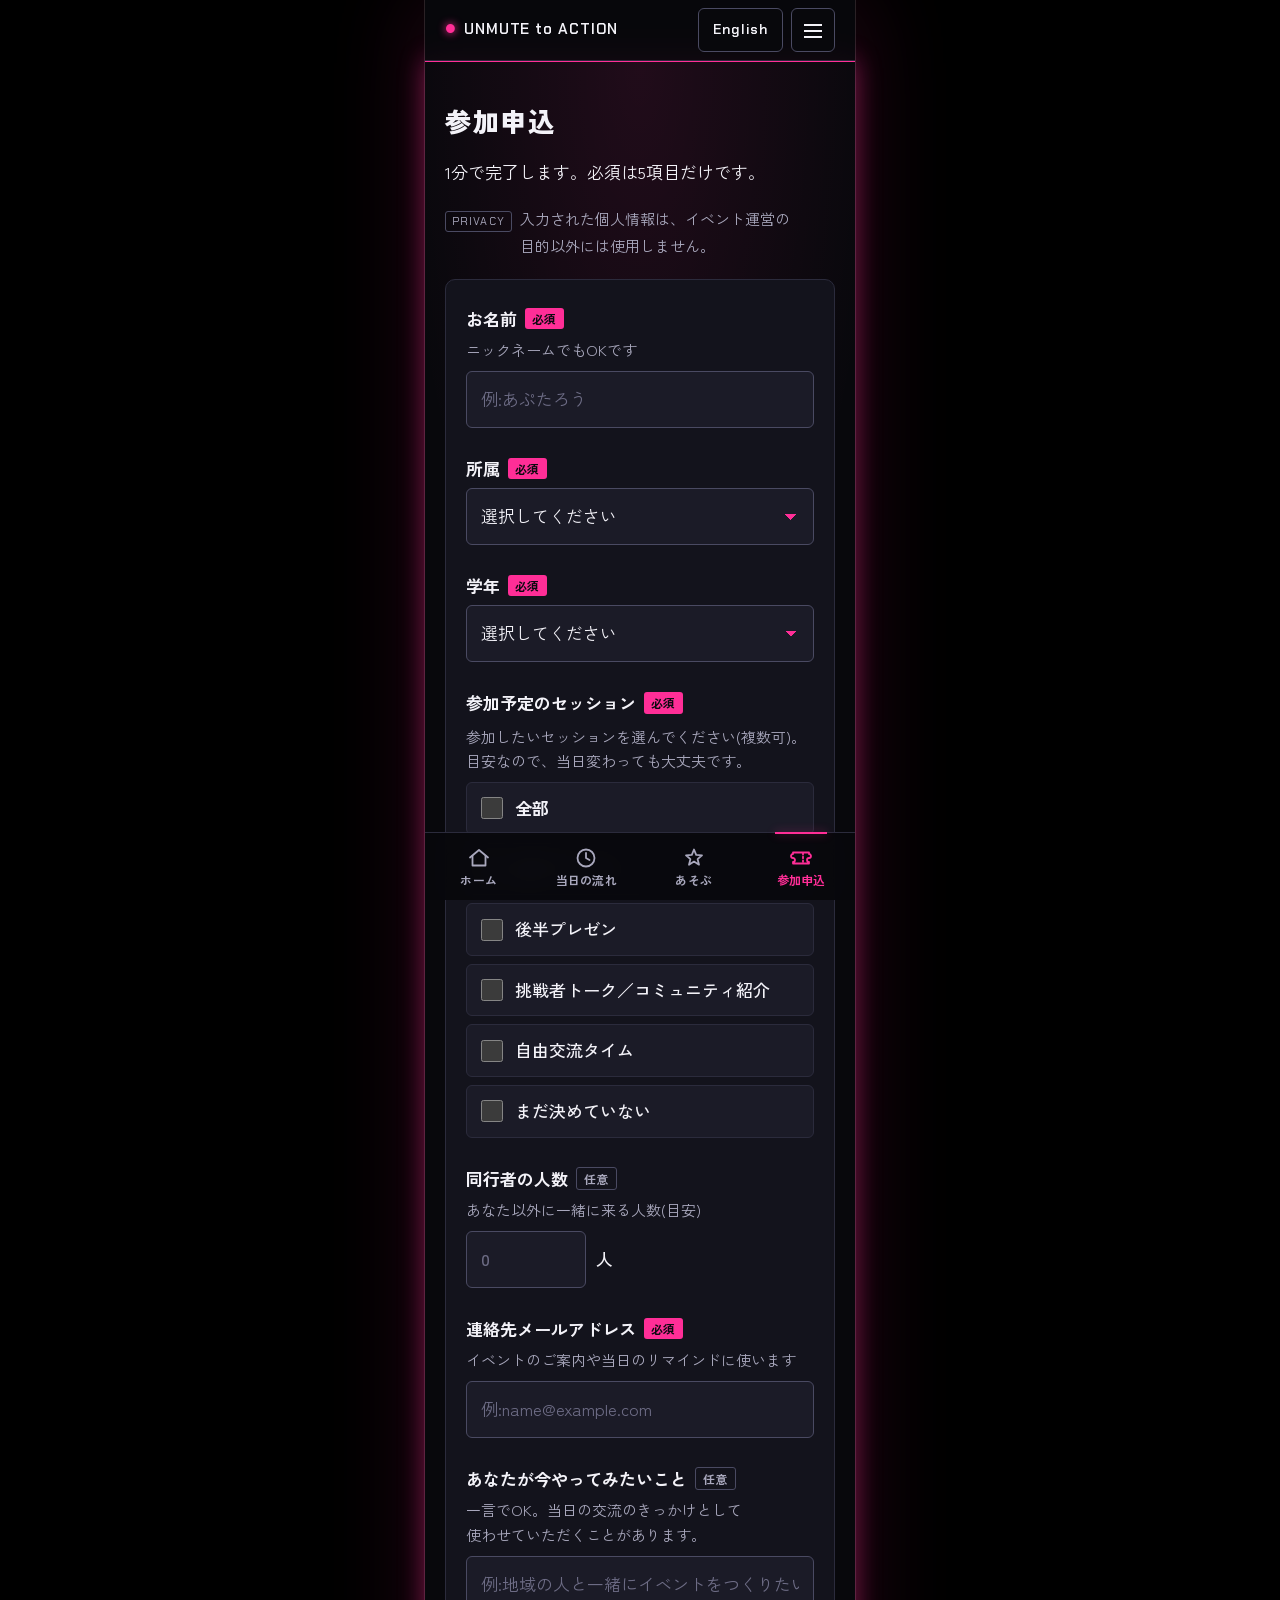
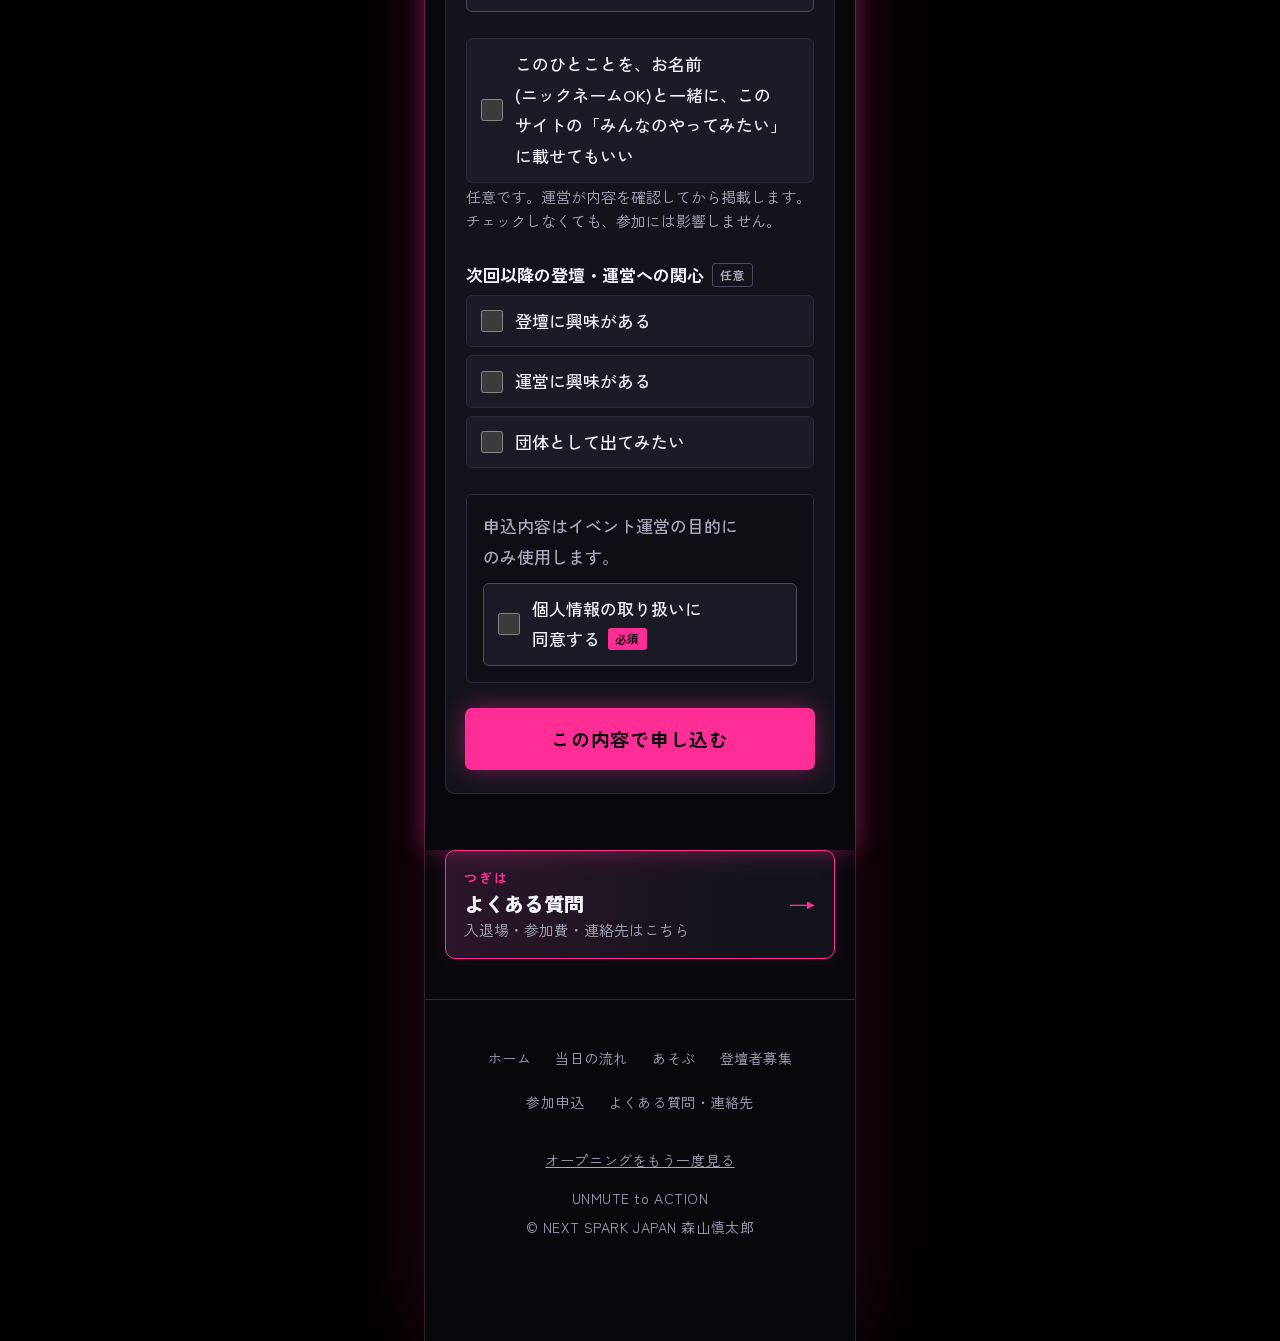
==== commit 9a92372a: "Entry form: add "All" option to sessions Checking 全部 ticks every session; ticking all sessions turns" ====
--- a/entry.html
+++ b/entry.html
@@ -18,17 +18,17 @@
   <link rel="preconnect" href="https://fonts.googleapis.com">
   <link rel="preconnect" href="https://fonts.gstatic.com" crossorigin>
   <link href="https://fonts.googleapis.com/css2?family=Chakra+Petch:wght@500;600&family=Zen+Kaku+Gothic+New:wght@400;500;700;900&display=swap" rel="stylesheet">
-  <link rel="stylesheet" href="base.css?v=20261024b">
-  <link rel="stylesheet" href="style.css?v=20261024b">
-  <link rel="stylesheet" href="site.css?v=20261024b">
-  <script src="config.js?v=20261024b" defer></script>
-  <script src="i18n.js?v=20261024b" defer></script>
-  <script src="i18n_extra.js?v=20261024b" defer></script>
-  <script src="budoux-ja.min.js?v=20261024b" defer></script>
-  <script src="common.js?v=20261024b" defer></script>
-  <script src="site.js?v=20261024b" defer></script>
-  <script src="index.js?v=20261024b" defer></script>
-  <script src="pop.js?v=20261024b" defer></script>
+  <link rel="stylesheet" href="base.css?v=20261026a">
+  <link rel="stylesheet" href="style.css?v=20261026a">
+  <link rel="stylesheet" href="site.css?v=20261026a">
+  <script src="config.js?v=20261026a" defer></script>
+  <script src="i18n.js?v=20261026a" defer></script>
+  <script src="i18n_extra.js?v=20261026a" defer></script>
+  <script src="budoux-ja.min.js?v=20261026a" defer></script>
+  <script src="common.js?v=20261026a" defer></script>
+  <script src="site.js?v=20261026a" defer></script>
+  <script src="index.js?v=20261026a" defer></script>
+  <script src="pop.js?v=20261026a" defer></script>
 </head>
 <body>
   <script>document.documentElement.classList.add("js");document.documentElement.dataset.titleKey="meta.entryTitle";document.addEventListener("DOMContentLoaded",function(){document.body.dataset.page="entry";document.body.classList.add("has-bar");},{once:true});</script>
@@ -127,6 +127,7 @@
             </legend>
             <p class="help" id="f-slots-help" data-i18n="form.slotsHelp"></p>
             <div class="check-list">
+              <label class="check check--all"><input type="checkbox" id="f-slots-all"><span data-i18n="form.slot.all"></span></label>
               <label class="check"><input type="checkbox" name="slots" value="talk1"><span data-i18n="form.slot.talk1"></span></label>
               <label class="check"><input type="checkbox" name="slots" value="talk2"><span data-i18n="form.slot.talk2"></span></label>
               <label class="check"><input type="checkbox" name="slots" value="group"><span data-i18n="form.slot.group"></span></label>
--- a/site.css
+++ b/site.css
@@ -481,3 +481,6 @@
   .logo__un { color: var(--c-ink); }
   .tagline__wave i { transform: scaleY(.6); }
 }
+
+/* 参加予定のセッション:「全部」 */
+.check--all { font-weight: 700; }
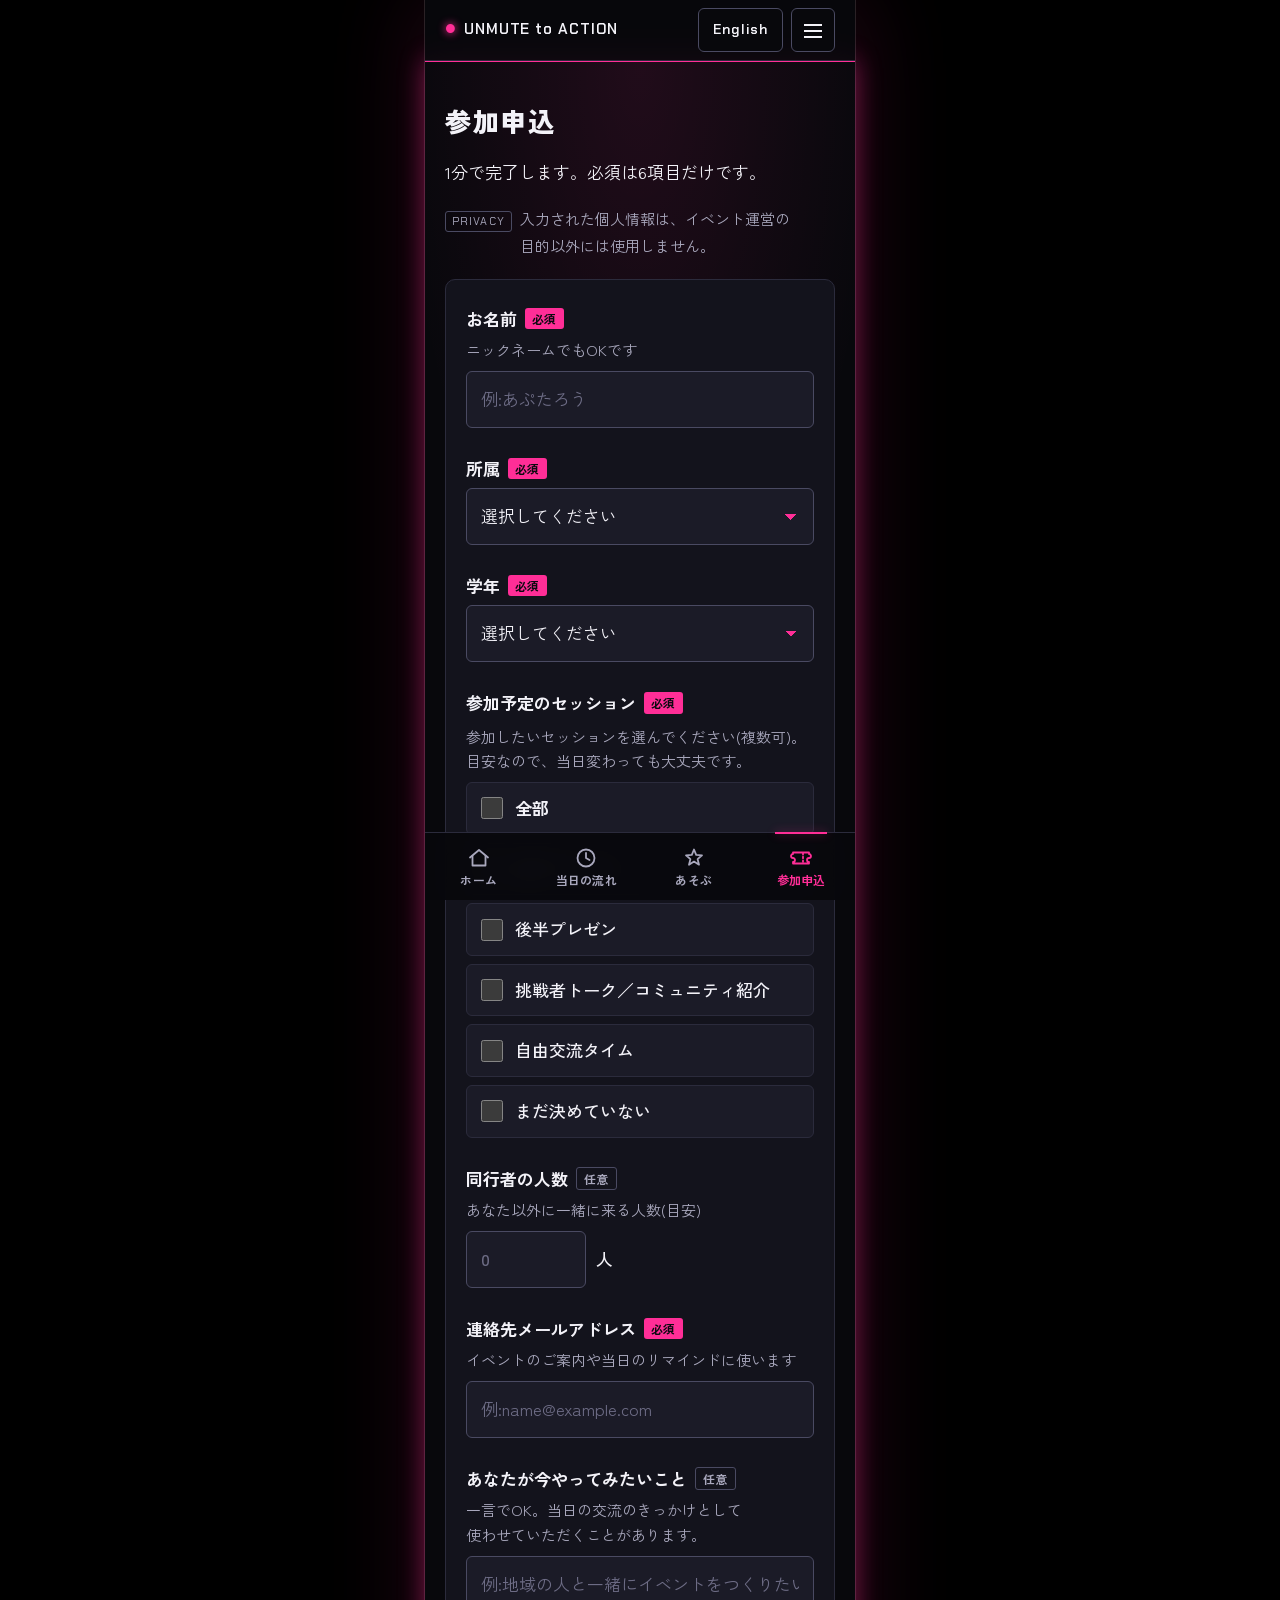
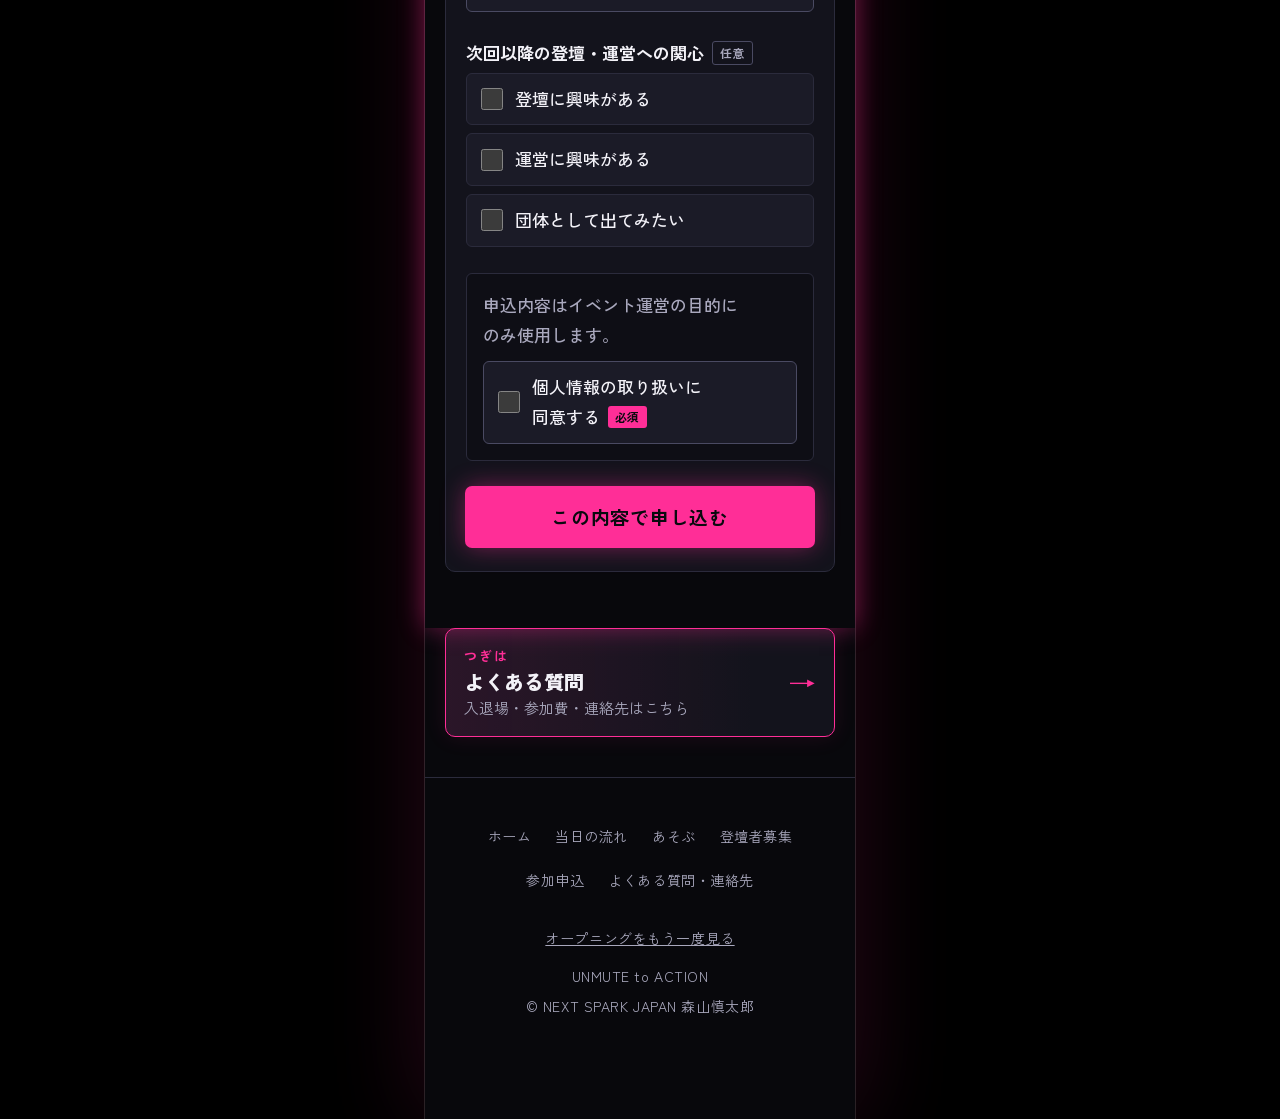
==== commit 519d8ac0: "Polish pass: fix wall opt-in bug, tighten copy, new share image - Entry form: the "show on wall" che" ====
--- a/entry.html
+++ b/entry.html
@@ -10,7 +10,7 @@
   <meta property="og:title" content="参加申込|UNMUTE to ACTION">
   <meta property="og:description" content="APU生の「やってみたい」が集まるプレゼンイベントの参加申込ページです。">
   <meta property="og:url" content="https://shintaroyade.github.io/apu-event/entry.html">
-  <meta property="og:image" content="https://shintaroyade.github.io/apu-event/ogp.png">
+  <meta property="og:image" content="https://shintaroyade.github.io/apu-event/ogp.png?v=20261026b">
   <meta property="og:locale" content="ja_JP">
   <meta name="twitter:card" content="summary_large_image">
   <link rel="icon" href="favicon.svg" type="image/svg+xml">
@@ -18,17 +18,17 @@
   <link rel="preconnect" href="https://fonts.googleapis.com">
   <link rel="preconnect" href="https://fonts.gstatic.com" crossorigin>
   <link href="https://fonts.googleapis.com/css2?family=Chakra+Petch:wght@500;600&family=Zen+Kaku+Gothic+New:wght@400;500;700;900&display=swap" rel="stylesheet">
-  <link rel="stylesheet" href="base.css?v=20261026a">
-  <link rel="stylesheet" href="style.css?v=20261026a">
-  <link rel="stylesheet" href="site.css?v=20261026a">
-  <script src="config.js?v=20261026a" defer></script>
-  <script src="i18n.js?v=20261026a" defer></script>
-  <script src="i18n_extra.js?v=20261026a" defer></script>
-  <script src="budoux-ja.min.js?v=20261026a" defer></script>
-  <script src="common.js?v=20261026a" defer></script>
-  <script src="site.js?v=20261026a" defer></script>
-  <script src="index.js?v=20261026a" defer></script>
-  <script src="pop.js?v=20261026a" defer></script>
+  <link rel="stylesheet" href="base.css?v=20261026b">
+  <link rel="stylesheet" href="style.css?v=20261026b">
+  <link rel="stylesheet" href="site.css?v=20261026b">
+  <script src="config.js?v=20261026b" defer></script>
+  <script src="i18n.js?v=20261026b" defer></script>
+  <script src="i18n_extra.js?v=20261026b" defer></script>
+  <script src="budoux-ja.min.js?v=20261026b" defer></script>
+  <script src="common.js?v=20261026b" defer></script>
+  <script src="site.js?v=20261026b" defer></script>
+  <script src="index.js?v=20261026b" defer></script>
+  <script src="pop.js?v=20261026b" defer></script>
 </head>
 <body>
   <script>document.documentElement.classList.add("js");document.documentElement.dataset.titleKey="meta.entryTitle";document.addEventListener("DOMContentLoaded",function(){document.body.dataset.page="entry";document.body.classList.add("has-bar");},{once:true});</script>
@@ -173,7 +173,7 @@
           </div>
 
           <!-- 次回以降への関心 -->
-          <div class="field" data-field="publish">
+          <div class="field field--publish" data-field="publish" hidden>
             <label class="check"><input type="checkbox" id="f-publish" name="publish" value="yes"><span data-i18n="form.publish"></span></label>
             <p class="help" data-i18n="form.publishHelp"></p>
           </div>
--- a/site.css
+++ b/site.css
@@ -484,3 +484,20 @@
 
 /* 参加予定のセッション:「全部」 */
 .check--all { font-weight: 700; }
+
+/* お問い合わせ:メールやアカウント名を途中で折り返さない */
+.contact div { grid-template-columns: 5.5em minmax(0, 1fr); }
+.contact dd a { word-break: keep-all; overflow-wrap: normal; white-space: nowrap; font-size: 15px; }
+
+/* 申込:掲載チェックを目立たせる */
+.field--publish .check { border-color: var(--c-primary); background: var(--c-tint); font-weight: 700; }
+
+/* オープニングの最後に出すロゴ */
+.intro__logo { margin: 0; font-family: var(--font-tech); font-weight: 600; font-size: 26px; line-height: 1; letter-spacing: .02em; white-space: nowrap; color: var(--c-ink); }
+.intro__logo b { font-weight: 600; color: var(--c-primary); text-shadow: 0 0 14px var(--c-glow); }
+.intro__logo i { font-style: italic; font-weight: 500; font-size: .5em; color: var(--c-primary-soft); margin: 0 .2em 0 .3em; }
+@media (max-height: 600px) { .intro__logo { font-size: 20px; } }
+
+/* 見出しの改行位置をそろえる(行の途中で折り返さない) */
+html[lang="ja"] .about__highlight, html[lang="ja"] [data-i18n="sp.title"] { white-space: pre-line; word-break: keep-all; text-wrap: nowrap; }
+html[lang="ja"] [data-i18n="sp.title"] { font-size: clamp(20px, 6vw, 26px); }
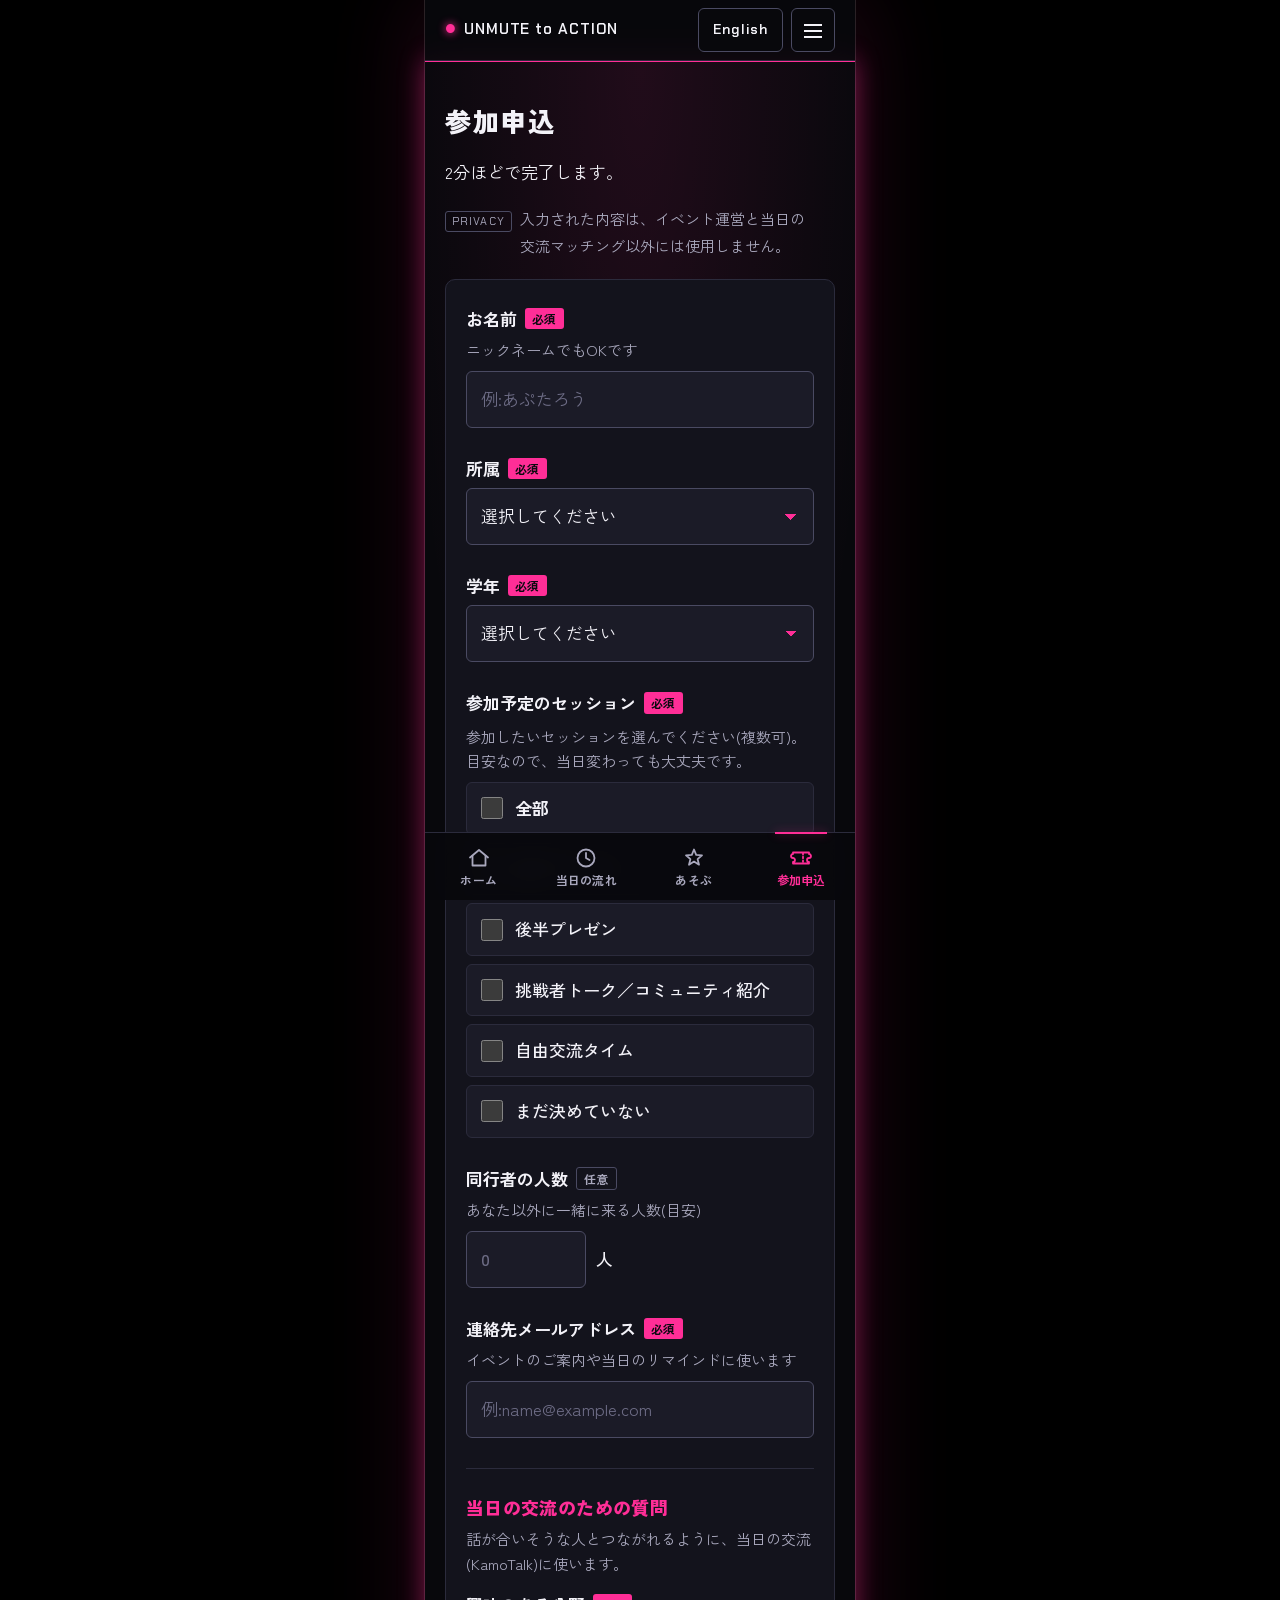
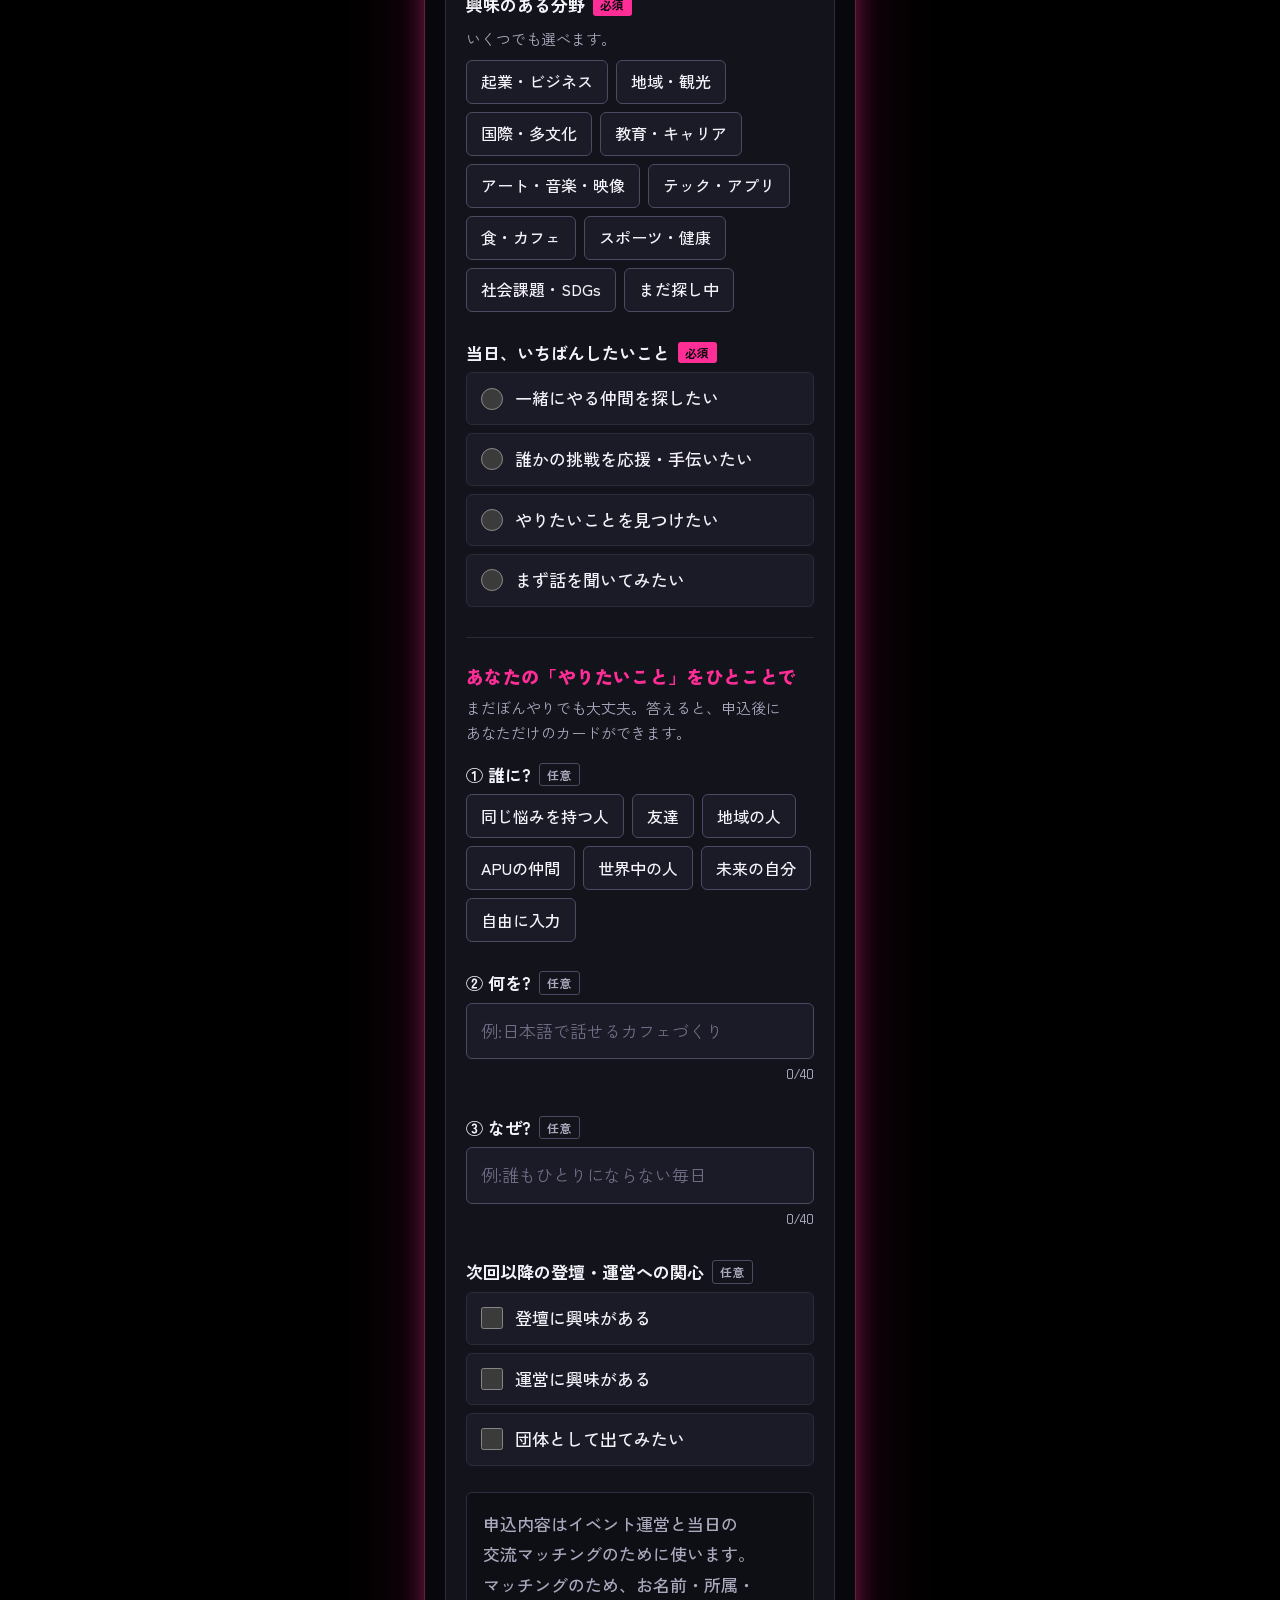
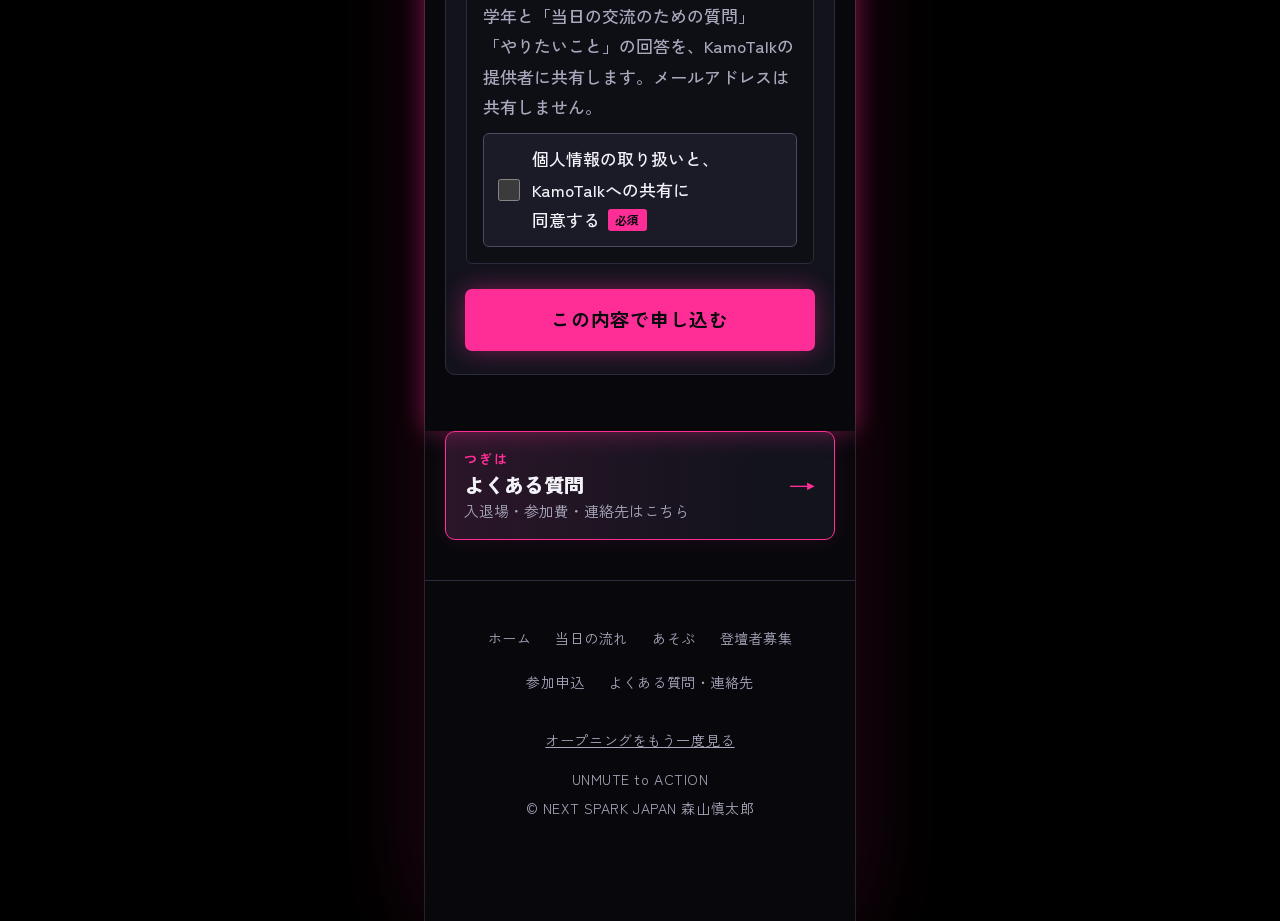
==== commit 0433acad: "Entry form: add networking (KamoTalk) questions and one-line card - New required: areas of interest " ====
--- a/entry.html
+++ b/entry.html
@@ -10,7 +10,7 @@
   <meta property="og:title" content="参加申込|UNMUTE to ACTION">
   <meta property="og:description" content="APU生の「やってみたい」が集まるプレゼンイベントの参加申込ページです。">
   <meta property="og:url" content="https://shintaroyade.github.io/apu-event/entry.html">
-  <meta property="og:image" content="https://shintaroyade.github.io/apu-event/ogp.png?v=20261026b">
+  <meta property="og:image" content="https://shintaroyade.github.io/apu-event/ogp.png?v=20261026c">
   <meta property="og:locale" content="ja_JP">
   <meta name="twitter:card" content="summary_large_image">
   <link rel="icon" href="favicon.svg" type="image/svg+xml">
@@ -18,17 +18,17 @@
   <link rel="preconnect" href="https://fonts.googleapis.com">
   <link rel="preconnect" href="https://fonts.gstatic.com" crossorigin>
   <link href="https://fonts.googleapis.com/css2?family=Chakra+Petch:wght@500;600&family=Zen+Kaku+Gothic+New:wght@400;500;700;900&display=swap" rel="stylesheet">
-  <link rel="stylesheet" href="base.css?v=20261026b">
-  <link rel="stylesheet" href="style.css?v=20261026b">
-  <link rel="stylesheet" href="site.css?v=20261026b">
-  <script src="config.js?v=20261026b" defer></script>
-  <script src="i18n.js?v=20261026b" defer></script>
-  <script src="i18n_extra.js?v=20261026b" defer></script>
-  <script src="budoux-ja.min.js?v=20261026b" defer></script>
-  <script src="common.js?v=20261026b" defer></script>
-  <script src="site.js?v=20261026b" defer></script>
-  <script src="index.js?v=20261026b" defer></script>
-  <script src="pop.js?v=20261026b" defer></script>
+  <link rel="stylesheet" href="base.css?v=20261026c">
+  <link rel="stylesheet" href="style.css?v=20261026c">
+  <link rel="stylesheet" href="site.css?v=20261026c">
+  <script src="config.js?v=20261026c" defer></script>
+  <script src="i18n.js?v=20261026c" defer></script>
+  <script src="i18n_extra.js?v=20261026c" defer></script>
+  <script src="budoux-ja.min.js?v=20261026c" defer></script>
+  <script src="common.js?v=20261026c" defer></script>
+  <script src="site.js?v=20261026c" defer></script>
+  <script src="index.js?v=20261026c" defer></script>
+  <script src="pop.js?v=20261026c" defer></script>
 </head>
 <body>
   <script>document.documentElement.classList.add("js");document.documentElement.dataset.titleKey="meta.entryTitle";document.addEventListener("DOMContentLoaded",function(){document.body.dataset.page="entry";document.body.classList.add("has-bar");},{once:true});</script>
@@ -162,22 +162,94 @@
             <p class="err" id="f-email-err"></p>
           </div>
 
-          <!-- やってみたいこと -->
+          <!-- ===== 交流マッチング(KamoTalk)用 ===== -->
+          <div class="form-block">
+            <p class="form-block__title" data-i18n="form.matchTitle"></p>
+            <p class="help" data-i18n="form.matchLead"></p>
+          </div>
+
+          <fieldset class="field" data-field="fields" aria-describedby="f-fields-help f-fields-err">
+            <legend class="field__label">
+              <span data-i18n="form.fieldsQ"></span><span class="tag tag--req" data-i18n="common.required"></span>
+            </legend>
+            <p class="help" id="f-fields-help" data-i18n="form.fieldsHelp"></p>
+            <div class="pill-group">
+              <label class="pill"><input type="checkbox" name="fields" value="biz"><span data-i18n="form.fields.biz"></span></label>
+              <label class="pill"><input type="checkbox" name="fields" value="local"><span data-i18n="form.fields.local"></span></label>
+              <label class="pill"><input type="checkbox" name="fields" value="intl"><span data-i18n="form.fields.intl"></span></label>
+              <label class="pill"><input type="checkbox" name="fields" value="edu"><span data-i18n="form.fields.edu"></span></label>
+              <label class="pill"><input type="checkbox" name="fields" value="art"><span data-i18n="form.fields.art"></span></label>
+              <label class="pill"><input type="checkbox" name="fields" value="tech"><span data-i18n="form.fields.tech"></span></label>
+              <label class="pill"><input type="checkbox" name="fields" value="food"><span data-i18n="form.fields.food"></span></label>
+              <label class="pill"><input type="checkbox" name="fields" value="sports"><span data-i18n="form.fields.sports"></span></label>
+              <label class="pill"><input type="checkbox" name="fields" value="social"><span data-i18n="form.fields.social"></span></label>
+              <label class="pill"><input type="checkbox" name="fields" value="explore"><span data-i18n="form.fields.explore"></span></label>
+            </div>
+            <p class="err" id="f-fields-err"></p>
+          </fieldset>
+
+          <fieldset class="field" data-field="seek" aria-describedby="f-seek-err">
+            <legend class="field__label">
+              <span data-i18n="form.seekQ"></span><span class="tag tag--req" data-i18n="common.required"></span>
+            </legend>
+            <div class="check-list">
+              <label class="check"><input type="radio" name="seek" value="team"><span data-i18n="form.seek.team"></span></label>
+              <label class="check"><input type="radio" name="seek" value="help"><span data-i18n="form.seek.help"></span></label>
+              <label class="check"><input type="radio" name="seek" value="find"><span data-i18n="form.seek.find"></span></label>
+              <label class="check"><input type="radio" name="seek" value="listen"><span data-i18n="form.seek.listen"></span></label>
+            </div>
+            <p class="err" id="f-seek-err"></p>
+          </fieldset>
+
+          <!-- 「やりたいこと」ひとこと(誰に・何を・なぜ) -->
+          <div class="form-block">
+            <p class="form-block__title" data-i18n="form.oneTitle"></p>
+            <p class="help" data-i18n="form.oneLead"></p>
+          </div>
+
+          <fieldset class="field" data-field="who">
+            <legend class="field__label">
+              <span data-i18n="dx.q1"></span><span class="tag tag--opt" data-i18n="common.optional"></span>
+            </legend>
+            <div class="pill-group">
+              <label class="pill"><input type="radio" name="who" value="peer"><span data-i18n="dx.who.peer"></span></label>
+              <label class="pill"><input type="radio" name="who" value="friends"><span data-i18n="dx.who.friends"></span></label>
+              <label class="pill"><input type="radio" name="who" value="local"><span data-i18n="dx.who.local"></span></label>
+              <label class="pill"><input type="radio" name="who" value="apu"><span data-i18n="dx.who.apu"></span></label>
+              <label class="pill"><input type="radio" name="who" value="world"><span data-i18n="dx.who.world"></span></label>
+              <label class="pill"><input type="radio" name="who" value="future"><span data-i18n="dx.who.future"></span></label>
+              <label class="pill"><input type="radio" name="who" value="other"><span data-i18n="dx.who.other"></span></label>
+            </div>
+            <div class="other-input" id="f-who-other-wrap" hidden>
+              <label class="visually-hidden" for="f-who-other" data-i18n="dx.who.other"></label>
+              <input class="input" id="f-who-other" type="text" maxlength="20" data-i18n-placeholder="dx.whoPlaceholder">
+            </div>
+          </fieldset>
+
           <div class="field" data-field="wish">
             <label class="field__label" for="f-wish">
-              <span data-i18n="form.wish"></span><span class="tag tag--opt" data-i18n="common.optional"></span>
-            </label>
-            <p class="help" id="f-wish-help" data-i18n="form.wishHelp"></p>
-            <input class="input" id="f-wish" name="wish" type="text" maxlength="100"
-                   data-i18n-placeholder="form.wishPlaceholder" aria-describedby="f-wish-help">
-          </div>
-
-          <!-- 次回以降への関心 -->
+              <span data-i18n="dx.q2"></span><span class="tag tag--opt" data-i18n="common.optional"></span>
+            </label>
+            <input class="input" id="f-wish" name="wish" type="text" maxlength="40"
+                   data-i18n-placeholder="dx.whatPlaceholder" aria-describedby="f-wish-count">
+            <p class="counter" id="f-wish-count" aria-live="polite"></p>
+          </div>
+
           <div class="field field--publish" data-field="publish" hidden>
             <label class="check"><input type="checkbox" id="f-publish" name="publish" value="yes"><span data-i18n="form.publish"></span></label>
             <p class="help" data-i18n="form.publishHelp"></p>
           </div>
 
+          <div class="field" data-field="why">
+            <label class="field__label" for="f-why">
+              <span data-i18n="dx.q3"></span><span class="tag tag--opt" data-i18n="common.optional"></span>
+            </label>
+            <input class="input" id="f-why" name="why" type="text" maxlength="40"
+                   data-i18n-placeholder="dx.whyPlaceholder" aria-describedby="f-why-count">
+            <p class="counter" id="f-why-count" aria-live="polite"></p>
+          </div>
+
+          <!-- 次回以降への関心 -->
           <fieldset class="field" data-field="interests">
             <legend class="field__label">
               <span data-i18n="form.interest"></span><span class="tag tag--opt" data-i18n="common.optional"></span>
@@ -209,6 +281,13 @@
           <h3 class="done__title" data-i18n="form.doneTitle"></h3>
           <p data-i18n="form.doneBody"></p>
           <p class="help" id="entryDoneTest" data-i18n="form.doneTest" hidden></p>
+          <div class="done-card" id="entryCard" hidden>
+            <p class="done-card__title" data-i18n="dx.resultTitle"></p>
+            <img id="entryCardImg" class="dx-result__img" alt="" width="1080" height="1350">
+            <button type="button" class="btn btn-secondary btn-block" id="entryCardSave" data-i18n="dx.save"></button>
+            <p class="help" data-i18n="dx.saveHint"></p>
+            <a class="btn btn-primary btn-block" href="speaker.html" id="entryCardSpeaker" data-speaker-when="open" data-i18n="form.doneSpeak"></a>
+          </div>
           <a class="btn btn-secondary" href="index.html" data-i18n="form.doneBack"></a>
         </div>
       </div>
--- a/site.css
+++ b/site.css
@@ -501,3 +501,13 @@
 /* 見出しの改行位置をそろえる(行の途中で折り返さない) */
 html[lang="ja"] .about__highlight, html[lang="ja"] [data-i18n="sp.title"] { white-space: pre-line; word-break: keep-all; text-wrap: nowrap; }
 html[lang="ja"] [data-i18n="sp.title"] { font-size: clamp(20px, 6vw, 26px); }
+
+/* 申込フォーム:質問のまとまりの見出し */
+.form-block { margin: 30px 0 14px; padding-top: 22px; border-top: 1px solid var(--c-line); }
+.form-block__title { margin: 0 0 4px; font-size: 18px; font-weight: 900; color: var(--c-primary); letter-spacing: .02em; }
+.form-block .help { margin: 0; }
+/* 申込完了:ひとことカード */
+.done-card { display: grid; gap: 10px; margin: 18px 0 8px; text-align: center; }
+.done-card__title { margin: 0; font-weight: 900; font-size: 18px; }
+.done-card .dx-result__img { margin-bottom: 4px; }
+.done-card .help { margin: 0; }
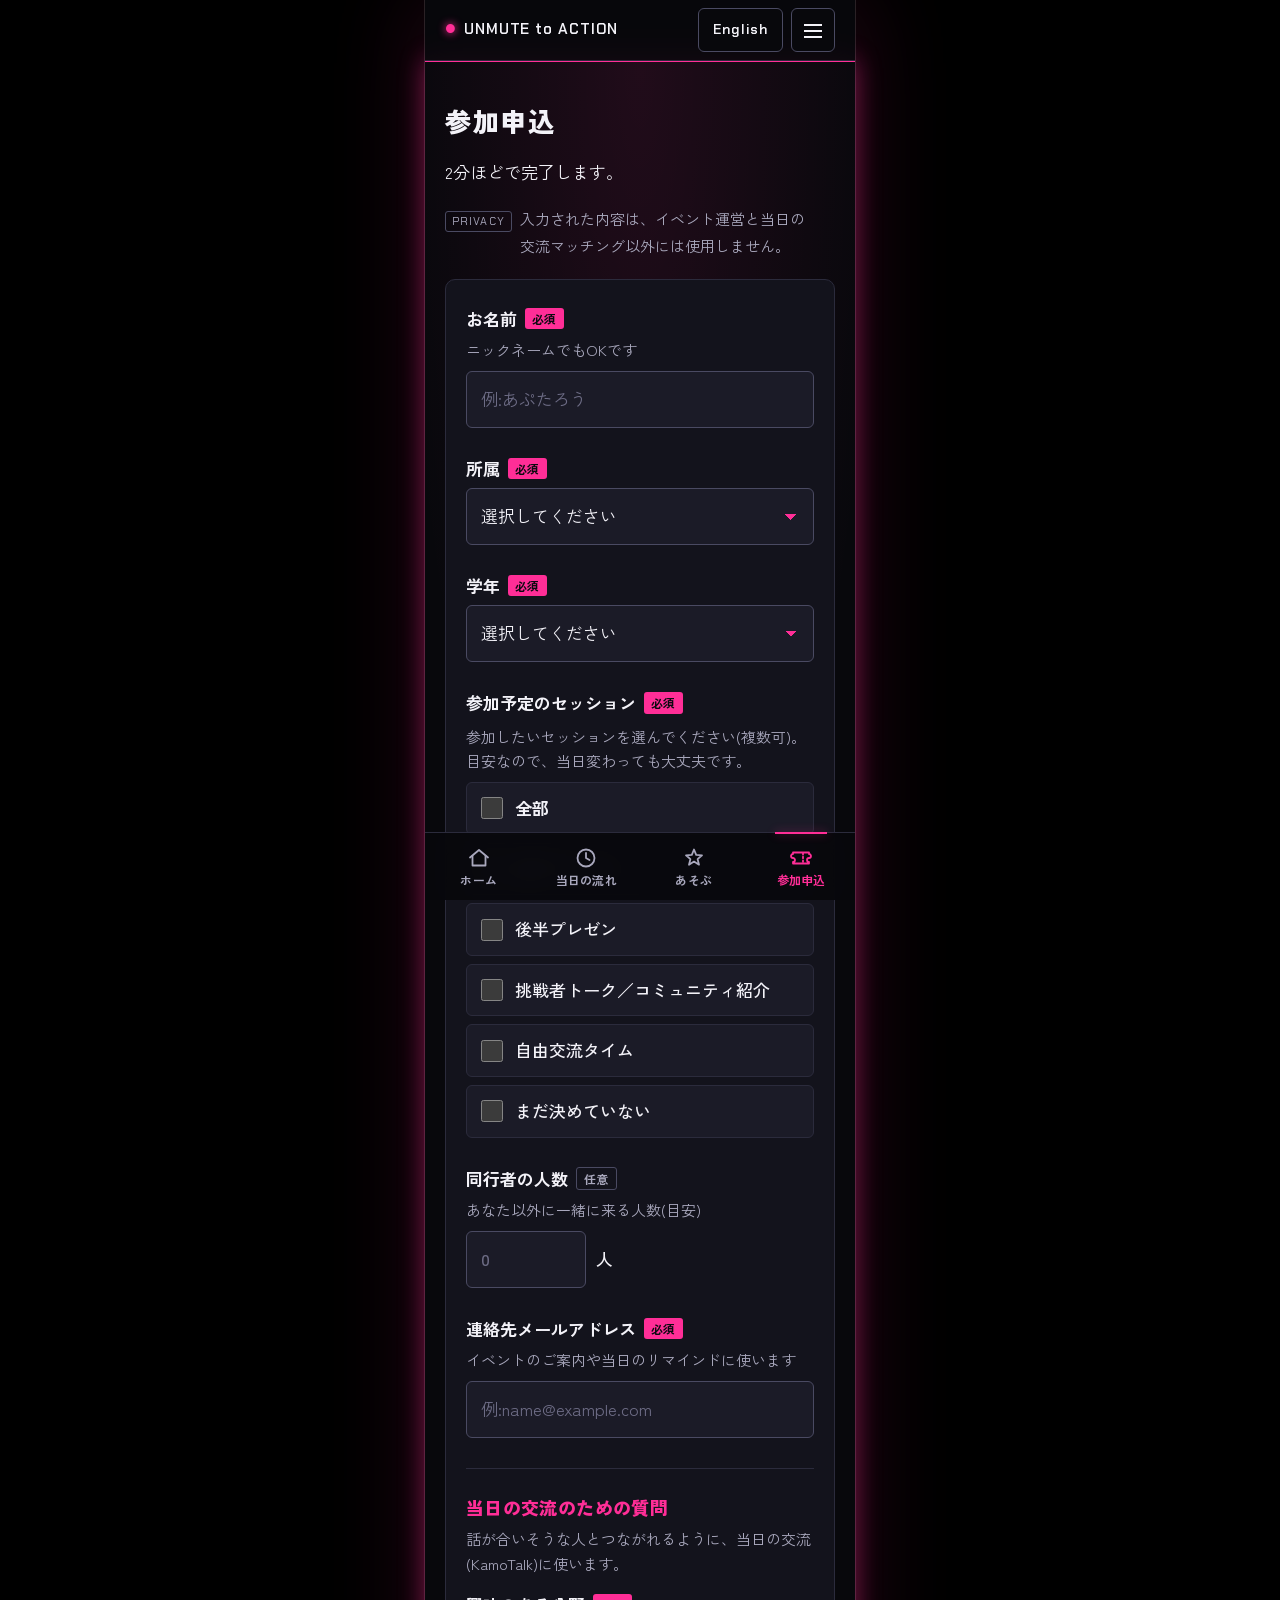
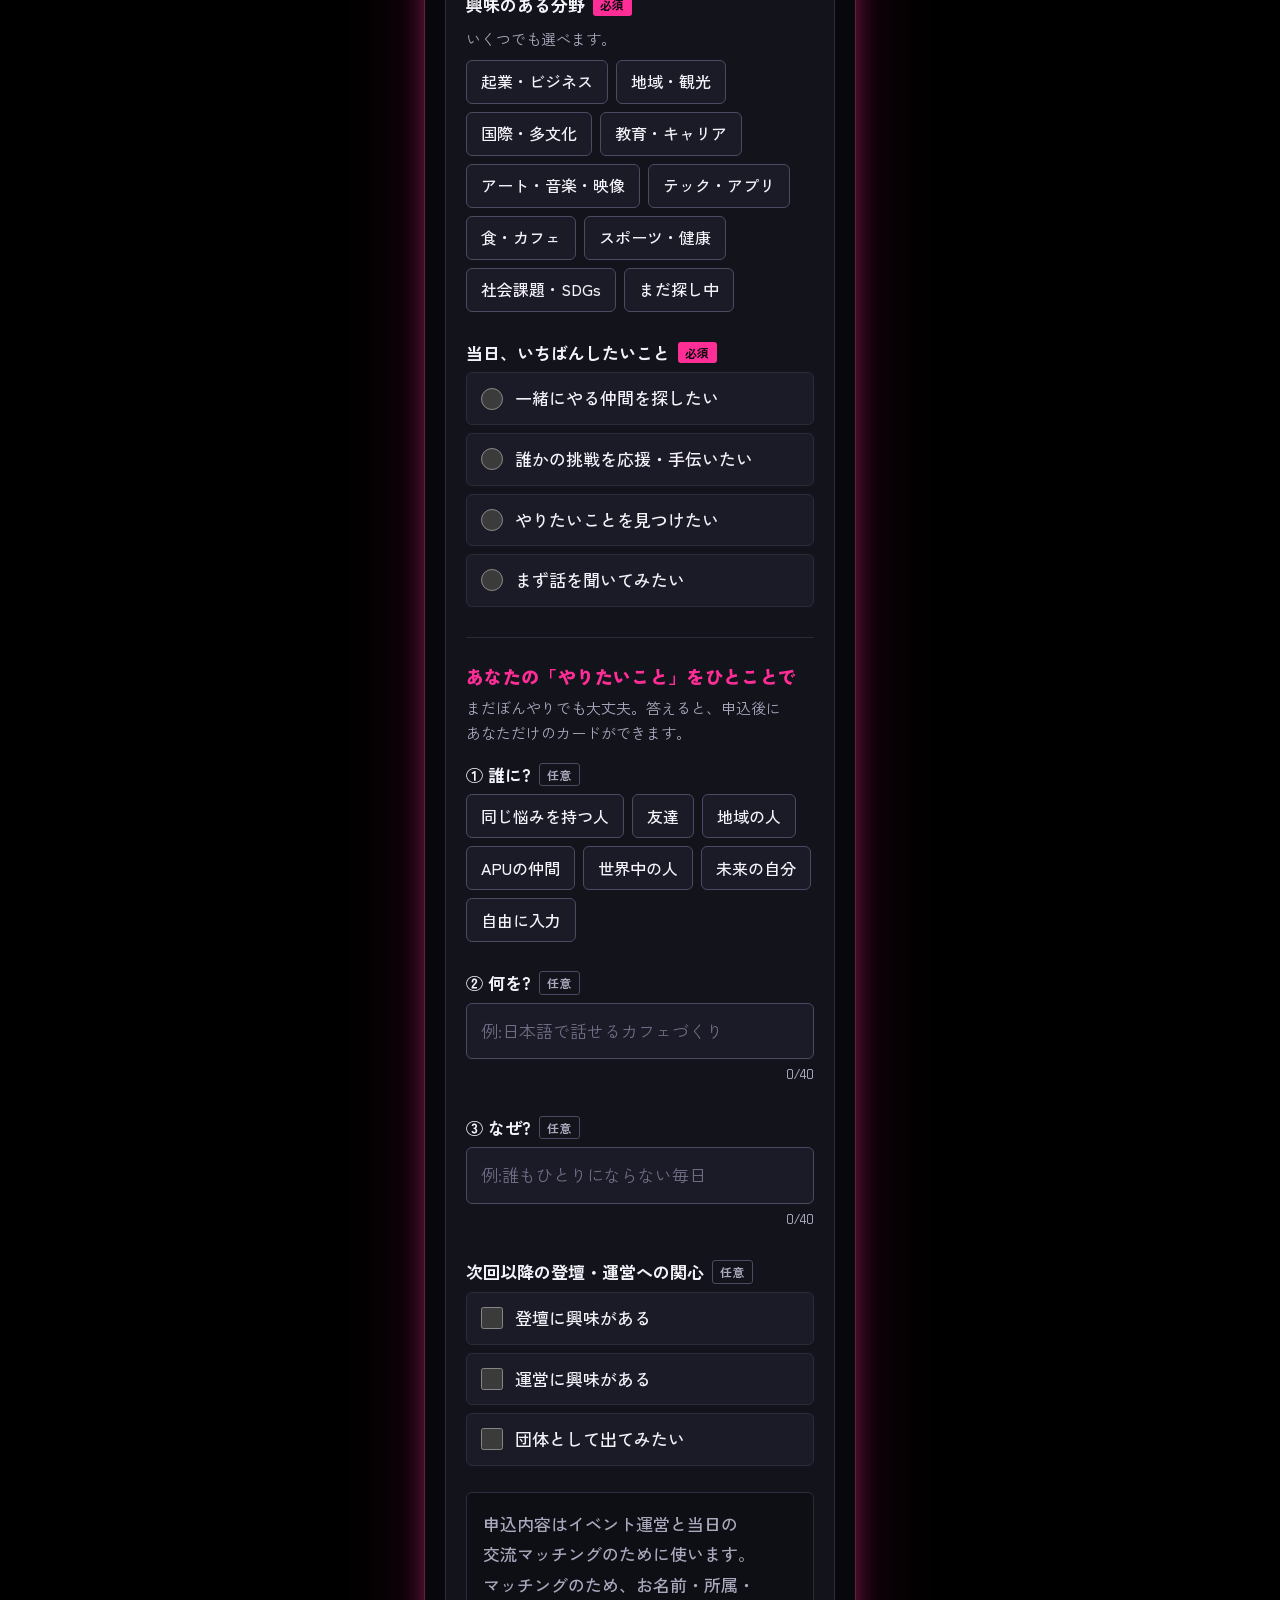
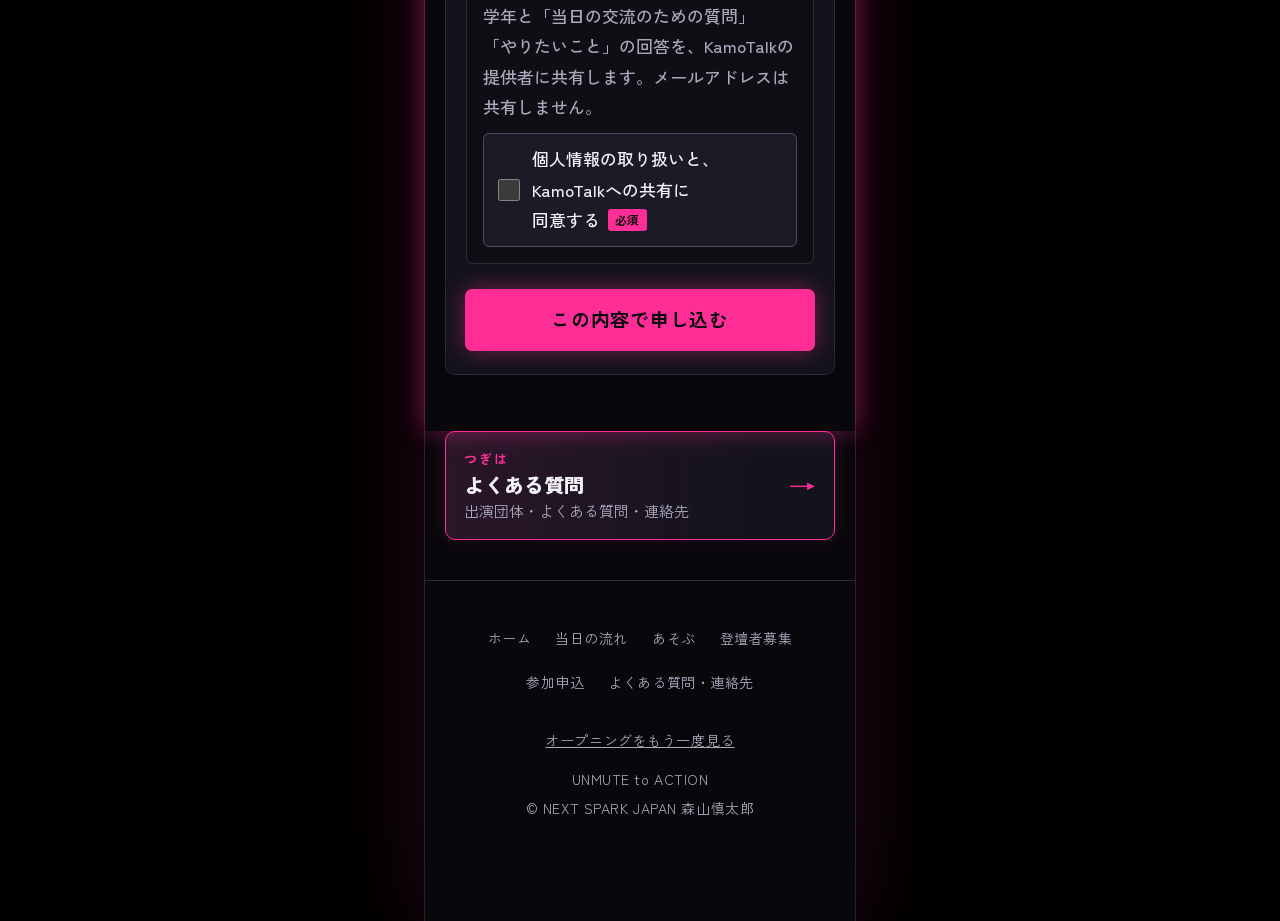
==== commit 9ce65faf: "Groups on stage section, 3-hour program, FAQ wording - Opening's "協力サークル・団体" now opens a new 当日出演する団" ====
--- a/entry.html
+++ b/entry.html
@@ -10,7 +10,7 @@
   <meta property="og:title" content="参加申込|UNMUTE to ACTION">
   <meta property="og:description" content="APU生の「やってみたい」が集まるプレゼンイベントの参加申込ページです。">
   <meta property="og:url" content="https://shintaroyade.github.io/apu-event/entry.html">
-  <meta property="og:image" content="https://shintaroyade.github.io/apu-event/ogp.png?v=20261026c">
+  <meta property="og:image" content="https://shintaroyade.github.io/apu-event/ogp.png?v=20261027a">
   <meta property="og:locale" content="ja_JP">
   <meta name="twitter:card" content="summary_large_image">
   <link rel="icon" href="favicon.svg" type="image/svg+xml">
@@ -18,17 +18,17 @@
   <link rel="preconnect" href="https://fonts.googleapis.com">
   <link rel="preconnect" href="https://fonts.gstatic.com" crossorigin>
   <link href="https://fonts.googleapis.com/css2?family=Chakra+Petch:wght@500;600&family=Zen+Kaku+Gothic+New:wght@400;500;700;900&display=swap" rel="stylesheet">
-  <link rel="stylesheet" href="base.css?v=20261026c">
-  <link rel="stylesheet" href="style.css?v=20261026c">
-  <link rel="stylesheet" href="site.css?v=20261026c">
-  <script src="config.js?v=20261026c" defer></script>
-  <script src="i18n.js?v=20261026c" defer></script>
-  <script src="i18n_extra.js?v=20261026c" defer></script>
-  <script src="budoux-ja.min.js?v=20261026c" defer></script>
-  <script src="common.js?v=20261026c" defer></script>
-  <script src="site.js?v=20261026c" defer></script>
-  <script src="index.js?v=20261026c" defer></script>
-  <script src="pop.js?v=20261026c" defer></script>
+  <link rel="stylesheet" href="base.css?v=20261027a">
+  <link rel="stylesheet" href="style.css?v=20261027a">
+  <link rel="stylesheet" href="site.css?v=20261027a">
+  <script src="config.js?v=20261027a" defer></script>
+  <script src="i18n.js?v=20261027a" defer></script>
+  <script src="i18n_extra.js?v=20261027a" defer></script>
+  <script src="budoux-ja.min.js?v=20261027a" defer></script>
+  <script src="common.js?v=20261027a" defer></script>
+  <script src="site.js?v=20261027a" defer></script>
+  <script src="index.js?v=20261027a" defer></script>
+  <script src="pop.js?v=20261027a" defer></script>
 </head>
 <body>
   <script>document.documentElement.classList.add("js");document.documentElement.dataset.titleKey="meta.entryTitle";document.addEventListener("DOMContentLoaded",function(){document.body.dataset.page="entry";document.body.classList.add("has-bar");},{once:true});</script>
--- a/site.css
+++ b/site.css
@@ -511,3 +511,12 @@
 .done-card__title { margin: 0; font-weight: 900; font-size: 18px; }
 .done-card .dx-result__img { margin-bottom: 4px; }
 .done-card .help { margin: 0; }
+
+/* 出演する団体 */
+.groups { list-style: none; margin: 0 0 10px; padding: 0; display: grid; gap: 10px; }
+.group-card { display: grid; gap: 2px; padding: 14px 16px; border: 1px solid var(--c-primary); border-radius: var(--radius); background: linear-gradient(180deg, var(--c-tint), transparent 80%), var(--c-surface); }
+.group-card__kind { font-family: var(--font-tech); font-size: 13px; font-weight: 600; letter-spacing: .08em; color: var(--c-primary); }
+.group-card__name { font-size: 19px; font-weight: 900; }
+.grp-join { margin-top: 18px; }
+.grp-join p { margin: 0 0 14px; }
+.grp-join .sub-title { margin-top: 0; }
